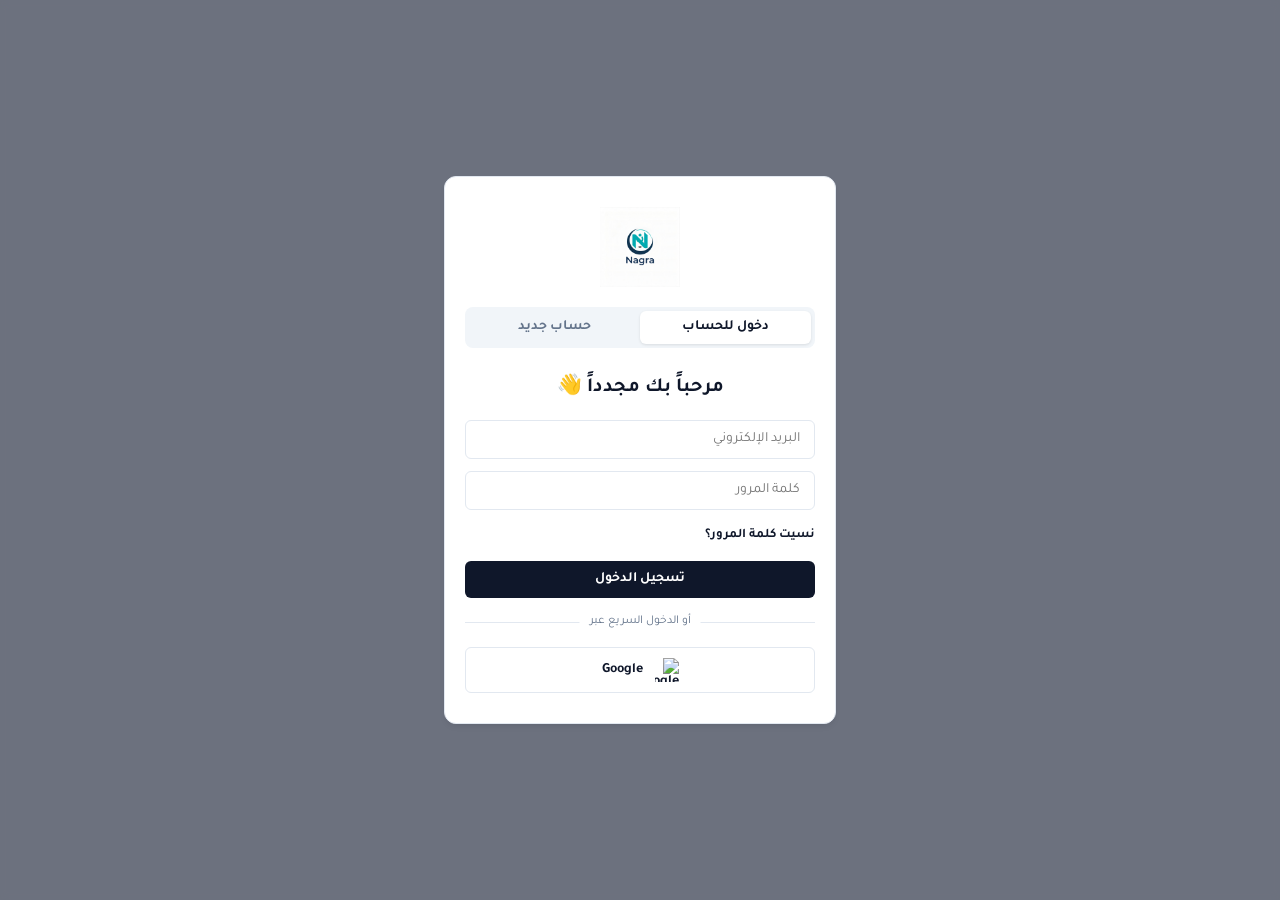
==== index.html @ e4522f2b "Update index.html" ====
<!DOCTYPE html>
<html lang="ar" dir="rtl">

<head>
    <meta charset="UTF-8">
    <meta name="viewport" content="width=device-width, initial-scale=1.0">
    <title>نَقْرَة | Nagra</title>
    <link href="https://fonts.googleapis.com/css2?family=Tajawal:wght@400;500;700;800;900&display=swap" rel="stylesheet">
    <link rel="stylesheet" href="style.css?v=10.0">
    <script src="https://unpkg.com/lucide@latest"></script>
</head>

<body>

    <div id="login-screen" class="overlay">
        <div class="login-box shadcn-card">
            <div class="logo-container">
                <div class="app-logo-large">
                    <img src="images/logo.png" alt="Nagra Logo">
                </div>
            </div>
            <div class="auth-tabs">
                <button id="tab-login" class="active" onclick="switchAuth('login')">دخول للحساب</button>
                <button id="tab-signup" onclick="switchAuth('signup')">حساب جديد</button>
            </div>
            <div id="login-form">
                <h3 class="auth-title">مرحباً بك مجدداً 👋</h3>
                <div class="input-group">
                    <input type="email" id="login-email" class="modern-input-login shadcn-input" placeholder="البريد الإلكتروني">
                    <input type="password" id="login-pass" class="modern-input-login shadcn-input" placeholder="كلمة المرور">
                </div>
                <div class="forgot-pass-container">
                    <a href="#" onclick="forgotPassword()" class="forgot-pass-link">نسيت كلمة المرور؟</a>
                </div>
                <button id="btn-login-execute" class="btn-primary shadcn-btn">تسجيل الدخول</button>
            </div>
            <div id="signup-form" style="display: none;">
                <h3 class="auth-title">إنشاء حساب جديد 🚀</h3>
                <div class="input-group">
                    <input type="text" id="reg-name" class="modern-input-login shadcn-input" placeholder="الاسم بالكامل">
                    <input type="email" id="reg-email" class="modern-input-login shadcn-input" placeholder="البريد الإلكتروني">
                    <input type="password" id="reg-pass" class="modern-input-login shadcn-input" placeholder="كلمة مرور قوية">
                </div>
                <button id="btn-signup-execute" class="btn-primary shadcn-btn">إنشاء الحساب</button>
            </div>
            <div class="divider"><span>أو الدخول السريع عبر</span></div>
            <button id="btn-google" class="btn-google shadcn-btn-outline" onclick="signInWithGoogle()">
                <img src="https://www.gstatic.com/firebasejs/ui/2.0.0/images/auth/google.svg" alt="Google">
                Google
            </button>
        </div>
    </div>

    <div id="sidebar-overlay" onclick="toggleSidebar()"></div>
    <div id="sidebar-menu" class="shadcn-sidebar">
        <div class="sidebar-header">
            <button class="close-sidebar-btn" onclick="toggleSidebar()"><i data-lucide="x"></i></button>
            <div class="user-avatar"><i data-lucide="user"></i></div>
            <h3 id="sidebar-user-name">جاري التحميل...</h3>
            <p id="sidebar-user-email">...</p>
        </div>
        
        <div class="sidebar-links">
            <div class="sidebar-link" onclick="toggleSidebar(); window.showToast('إعدادات الحساب قريباً ⚙️');">
                <span class="icon"><i data-lucide="settings"></i></span>
                <span>الإعدادات الشخصية</span>
            </div>
            <a href="https://wa.me/249100820822" target="_blank" class="sidebar-link support-link">
                <span class="icon"><i data-lucide="message-circle"></i></span>
                <span>تواصل مع الدعم</span>
            </a>
            <div class="sidebar-link" onclick="toggleSidebar(); openMyCards();">
                <span class="icon"><i data-lucide="credit-card"></i></span>
                <span>بطاقاتي الرقمية</span>
            </div>
            <div class="sidebar-link" onclick="toggleSidebar(); document.getElementById('btn-history').click();">
                <span class="icon"><i data-lucide="history"></i></span>
                <span>سجل الطلبات</span>
            </div>
        </div>

        <div class="sidebar-footer">
            <button onclick="forceLogout()" class="logout-sidebar-btn shadcn-btn-ghost">
                <i data-lucide="log-out"></i> تسجيل الخروج
            </button>
        </div>
    </div>

    <div id="main-app" style="display:none;">
        
        <div class="top-hero-section">
            <div class="top-header">
                <div class="brand-container">
                    <button onclick="toggleSidebar()" class="menu-btn"><i data-lucide="menu"></i></button>
                    <div class="brand-title">نَقْرَة <span class="brand-subtitle">| Nagra</span></div>
                </div>
                <button class="notification-btn"><i data-lucide="bell"></i></button>
            </div>

            <div class="balance-section">
                <div class="balance-info">
                    <p class="balance-label">الرصيد المتاح</p>
                    <div id="user-balance" class="balance-box">
                        <span id="toggle-balance" class="eye-btn">👁️</span>
                        <span id="balance-amount">0.00</span>
                        <span class="currency">ج.س</span>
                    </div>
                </div>
                <button id="btn-history" class="history-btn-top shadcn-btn-secondary">سجل الطلبات</button>
            </div>
        </div>

        <div class="main-actions-card shadcn-card">
            <div class="actions-row">
                <div class="action-btn" onclick="window.showToast('ميزة التحويل قريباً 🚀')">
                    <div class="icon-circle text-blue"><i data-lucide="refresh-cw"></i></div>
                    <p>تحويل</p>
                </div>
                <div class="action-btn" onclick="openRechargeModal()">
                    <div class="icon-circle text-green"><i data-lucide="download"></i></div>
                    <p>تغذية</p>
                </div>
                <div class="action-btn" onclick="window.showToast('ميزة السحب قريباً 🚀')">
                    <div class="icon-circle text-red"><i data-lucide="upload"></i></div>
                    <p>سحب</p>
                </div>
            </div>

            <hr class="actions-divider">

            <div class="actions-row row-2">
                <div class="action-btn" onclick="openOrderModal('شحن رصيد')">
                    <div class="icon-circle text-orange"><i data-lucide="smartphone"></i></div>
                    <p>شحن رصيد</p>
                </div>
                <div class="action-btn" onclick="window.showToast('ميزة دفع الفواتير قريباً 🚀')">
                    <div class="icon-circle text-purple"><i data-lucide="receipt-text"></i></div>
                    <p>دفع فواتير</p>
                </div>
            </div>
        </div>

        <div class="categories-section">
            <h3 class="section-title">الفئات</h3>
            
            <div class="categories-grid-3">
                <div class="cat-item service-item shadcn-card-interactive" data-service="ألعاب">
                    <div class="cat-icon"><i data-lucide="gamepad-2"></i></div>
                    <p>ألعاب</p>
                </div>
                <div class="cat-item service-item shadcn-card-interactive" data-service="اشتراكات">
                    <div class="cat-icon"><i data-lucide="tv"></i></div>
                    <p>اشتراكات</p>
                </div>
                <div class="cat-item service-item shadcn-card-interactive" data-service="ستارلينك">
                    <div class="cat-icon"><i data-lucide="satellite-dish"></i></div>
                    <p>ستارلينك</p>
                </div>
                <div class="cat-item service-item shadcn-card-interactive" data-service="بطاقات دفع">
                    <div class="cat-icon"><i data-lucide="credit-card"></i></div>
                    <p>بطاقات دفع</p>
                </div>
                <div class="cat-item service-item shadcn-card-interactive" data-service="عملات مشفرة">
                    <div class="cat-icon"><i data-lucide="bitcoin"></i></div>
                    <p>عملات</p>
                </div>
                <div class="cat-item shadcn-card-interactive" onclick="openMyCards()">
                    <div class="cat-icon"><i data-lucide="wallet"></i></div>
                    <p>بطاقاتي</p>
                </div>
            </div>
        </div>
        
        <div class="bottom-spacer"></div>

        <nav class="bottom-nav shadcn-nav">
            <div class="nav-item active" id="nav-home" onclick="switchNavTab(this, 'home')">
                <span class="nav-icon"><i data-lucide="home"></i></span>
                <span class="nav-text">الرئيسية</span>
            </div>
            <div class="nav-item" id="nav-cards" onclick="switchNavTab(this, 'cards')">
                <span class="nav-icon"><i data-lucide="credit-card"></i></span>
                <span class="nav-text">بطاقاتي</span>
            </div>
            <div class="nav-item" id="nav-history" onclick="switchNavTab(this, 'history')">
                <span class="nav-icon"><i data-lucide="history"></i></span>
                <span class="nav-text">السجل</span>
            </div>
            <div class="nav-item" id="nav-profile" onclick="switchNavTab(this, 'profile')">
                <span class="nav-icon"><i data-lucide="user"></i></span>
                <span class="nav-text">حسابي</span>
            </div>
        </nav>

    </div>

    <div id="recharge-modal" class="modal-overlay" style="display:none;">
        <div class="modal-box shadcn-dialog">
            <h3 class="modal-title-green">تغذية الرصيد 💰</h3>
            <p class="modal-subtitle">حول المبلغ لحساب (بنكك)، ثم أدخل رقم العملية.</p>
            <div class="bank-details-box">
                <b class="account-number">2559830</b><br>
                <span class="account-name">اسم الحساب: مـرتـضـى صـالـح</span>
            </div>
            <input type="number" id="recharge-amount" class="modern-input shadcn-input" placeholder="المبلغ (ج.س)">
            <input type="number" id="recharge-receipt" class="modern-input shadcn-input" placeholder="رقم الإشعار">
            <div class="modal-buttons">
                <button class="confirm-btn shadcn-btn" onclick="submitRecharge()">تأكيد التحويل</button>
                <button class="cancel-btn shadcn-btn-outline" onclick="closeRechargeModal()">إلغاء</button>
            </div>
        </div>
    </div>

    <div id="order-modal" class="modal-overlay" style="display:none;">
        <div class="modal-box shadcn-dialog">
            <h3 id="modal-title" class="dialog-title">طلب خدمة</h3>
            <div id="step-1-options" style="display: none;">
                <div class="network-grid" id="dynamic-options-grid"></div>
                <button class="cancel-btn shadcn-btn-outline full-width mt-10" onclick="closeModal()">إلغاء</button>
            </div>
            <div id="step-2-details" style="display: none;">
                <div id="card-info-box" class="card-info-alert" style="display: none;"></div>
                <input type="text" id="order-target" class="modern-input shadcn-input" placeholder="البيانات المطلوبة">
                <input type="number" id="order-amount" class="modern-input shadcn-input" placeholder="المبلغ (المعادل بـ ج.س)">
                <div class="modal-buttons">
                    <button id="submitBtn" class="confirm-btn shadcn-btn" onclick="submitOrder()">تأكيد الطلب</button>
                    <button class="cancel-btn shadcn-btn-outline" onclick="closeModal()">إلغاء</button>
                </div>
            </div>
        </div>
    </div>

    <div id="history-modal" class="modal-overlay" style="display:none;">
        <div class="modal-box shadcn-dialog dialog-md">
            <h3 class="dialog-title">سجل طلباتي</h3>
            <div id="user-orders-list" class="orders-history-container"></div>
            <button class="cancel-btn shadcn-btn-outline full-width mt-15" onclick="closeHistoryModal()">إإغلاق</button>
        </div>
    </div>

    <div id="cards-modal" class="modal-overlay" style="display:none;">
        <div class="modal-box shadcn-dialog dialog-lg">
            <h3 class="dialog-title with-border">💳 بطاقاتي الرقمية</h3>
            <div id="my-cards-list" class="cards-list-container"><p class="loading-text">جاري جلب البطاقات... ⏳</p></div>
            <button onclick="closeCardsModal()" class="shadcn-btn-destructive full-width mt-15">إغلاق</button>
        </div>
    </div>

    <div id="toast-message" class="toast shadcn-toast"></div>

    <script>
        lucide.createIcons();
    </script>
    <script type="module" src="script.js?v=10.0"></script>
</body>
</html>
---- style.css ----
/* =========================================
   1. الإعدادات العامة والخلفية (Shadcn Style)
   ========================================= */
body {
    font-family: 'Tajawal', sans-serif;
    background-color: #f8fafc !important; /* لون رمادي فاتح جداً مريح للعين */
    margin: 0;
    padding: 0; /* تم إزالة الـ padding لضبط الواجهة مع الشاشة */
    direction: rtl;
    color: #0f172a; /* لون نصوص أساسي داكن وأنيق */
}

/* =========================================
   2. اللوجو والـ Overlays (الخلفيات الشفافة)
   ========================================= */
.app-logo-large { 
    width: 80px; 
    height: 80px; 
    background: transparent; 
    margin: 0 auto 20px; 
    display: flex;
    justify-content: center;
    align-items: center;
    overflow: hidden; 
}

.app-logo-large img {
    width: 100%;
    height: 100%;
    object-fit: contain; 
}

.overlay,
.modal-overlay {
    position: fixed;
    top: 0;
    left: 0;
    width: 100%;
    height: 100%;
    background: rgba(15, 23, 42, 0.6); /* شفافية بلون داكن */
    backdrop-filter: blur(4px); /* تم تقليل الضبابية لشكل أنظف */
    display: flex;
    justify-content: center;
    align-items: center;
    z-index: 1000;
}

/* بطاقات المودال وتسجيل الدخول (Shadcn Card) */
.shadcn-card, .shadcn-dialog {
    background: #ffffff;
    border: 1px solid #e2e8f0;
    border-radius: 12px;
    box-shadow: 0 4px 6px -1px rgba(0, 0, 0, 0.05), 0 2px 4px -2px rgba(0, 0, 0, 0.05);
}

.login-box {
    padding: 30px 20px;
    width: 90%;
    max-width: 350px;
    text-align: center;
}

.modal-box {
    padding: 24px;
    width: 90%;
    max-width: 350px;
    text-align: right; /* ترتيب النصوص لليمين في النوافذ المنبثقة */
}

.dialog-md { max-width: 400px; }
.dialog-lg { max-width: 500px; }

/* =========================================
   3. أزرار وحقول الإدخال (Shadcn Inputs & Buttons)
   ========================================= */
.auth-tabs {
    display: flex;
    background: #f1f5f9; /* خلفية هادئة للتابس */
    border-radius: 8px;
    padding: 4px;
    margin-bottom: 24px;
}

.auth-tabs button {
    flex: 1;
    border: none;
    padding: 8px 12px;
    border-radius: 6px;
    font-family: 'Tajawal';
    font-weight: 600;
    font-size: 14px;
    cursor: pointer;
    background: transparent;
    color: #64748b;
    transition: all 0.2s ease;
}

.auth-tabs button.active {
    background: #ffffff;
    color: #0f172a;
    box-shadow: 0 1px 3px rgba(0,0,0,0.1);
}

.auth-title { margin-top: 0; margin-bottom: 20px; color: #0f172a; font-size: 20px; font-weight: 700; }

.input-group { display: flex; flex-direction: column; gap: 12px; margin-bottom: 16px; }

/* حقول الإدخال الجديدة */
.shadcn-input {
    width: 100%;
    padding: 10px 14px;
    border: 1px solid #e2e8f0;
    border-radius: 6px; /* حواف عصرية */
    background-color: #ffffff;
    font-family: 'Tajawal', sans-serif;
    font-size: 14px;
    color: #0f172a;
    transition: border-color 0.2s, box-shadow 0.2s;
    box-sizing: border-box;
}

.shadcn-input:focus {
    outline: none;
    border-color: #0f172a;
    box-shadow: 0 0 0 2px rgba(15, 23, 42, 0.1); /* Focus Ring مميز */
}

/* الأزرار الأساسية والمتنوعة */
.shadcn-btn {
    width: 100%;
    padding: 10px 16px;
    background-color: #0f172a; /* أسود/كحلي أنيق */
    color: #ffffff;
    border: none;
    border-radius: 6px;
    font-family: 'Tajawal';
    font-weight: 600;
    font-size: 14px;
    cursor: pointer;
    transition: background-color 0.2s;
    display: inline-flex;
    align-items: center;
    justify-content: center;
    gap: 8px;
}

.shadcn-btn:hover { background-color: #1e293b; }

.shadcn-btn-outline {
    background-color: transparent;
    border: 1px solid #e2e8f0;
    color: #0f172a;
    width: 100%;
    padding: 10px 16px;
    border-radius: 6px;
    font-family: 'Tajawal';
    font-weight: 600;
    font-size: 14px;
    cursor: pointer;
    transition: background-color 0.2s;
}

.shadcn-btn-outline:hover { background-color: #f8fafc; }

.shadcn-btn-secondary {
    background-color: #f1f5f9;
    color: #0f172a;
    border: none;
    padding: 8px 14px;
    border-radius: 6px;
    font-family: 'Tajawal';
    font-weight: 600;
    font-size: 13px;
    cursor: pointer;
    transition: background-color 0.2s;
}

.shadcn-btn-secondary:hover { background-color: #e2e8f0; }

.shadcn-btn-ghost {
    background-color: transparent;
    color: #0f172a;
    border: none;
    padding: 10px 16px;
    border-radius: 6px;
    font-family: 'Tajawal';
    font-weight: 600;
    font-size: 14px;
    cursor: pointer;
    transition: background-color 0.2s;
}

.shadcn-btn-ghost:hover { background-color: #f1f5f9; }

.shadcn-btn-destructive {
    background-color: #ef4444;
    color: #ffffff;
    border: none;
    padding: 10px 16px;
    border-radius: 6px;
    font-family: 'Tajawal';
    font-weight: 600;
    font-size: 14px;
    cursor: pointer;
    transition: background-color 0.2s;
}
.shadcn-btn-destructive:hover { background-color: #dc2626; }

.modal-buttons { display: flex; gap: 10px; margin-top: 20px; }

/* =========================================
   4. المحفظة والرصيد (القسم العلوي)
   ========================================= */
.top-hero-section {
    background-color: #020817; /* لون ليلي عميق جدًا وأنيق */
    padding: 20px 20px 60px 20px;
    color: #f8fafc;
    position: relative;
}

.top-header { display: flex; justify-content: space-between; align-items: center; margin-bottom: 24px; }
.brand-container { display: flex; align-items: center; gap: 12px; }
.menu-btn { background: transparent; border: none; color: #f8fafc; cursor: pointer; font-size: 24px; padding: 0; }
.brand-title { font-size: 20px; font-weight: 800; }
.brand-subtitle { font-size: 12px; font-weight: 400; opacity: 0.7; }
.notification-btn { background: transparent; border: 1px solid #1e293b; color: white; border-radius: 50%; width: 36px; height: 36px; display: flex; align-items: center; justify-content: center; cursor: pointer; transition: 0.2s; }
.notification-btn:hover { background: #1e293b; }

.balance-section { display: flex; justify-content: space-between; align-items: flex-end; }
.balance-info { text-align: right; }
.balance-label { margin: 0; font-size: 13px; color: #94a3b8; font-weight: 500; }
.balance-box { font-size: 32px; font-weight: 800; margin-top: 4px; display: flex; align-items: center; gap: 8px; color: #ffffff; }
.currency { font-size: 16px; color: #94a3b8; font-weight: 500; }
.eye-btn { cursor: pointer; font-size: 20px; opacity: 0.7; transition: 0.2s; }
.eye-btn:hover { opacity: 1; }

/* =========================================
   5. الكارت الرئيسي (الإجراءات)
   ========================================= */
.main-actions-card {
    margin: -30px 20px 0;
    padding: 20px;
    position: relative;
    z-index: 10;
}

.actions-row { display: flex; justify-content: space-between; align-items: center; }
.actions-row.row-2 { justify-content: space-around; }

.actions-divider { border: 0; height: 1px; background: #f1f5f9; margin: 16px 0; }

.action-btn { display: flex; flex-direction: column; align-items: center; gap: 8px; cursor: pointer; width: 30%; transition: transform 0.2s ease; }
.action-btn:active { transform: scale(0.96); }
.action-btn p { margin: 0; font-size: 13px; font-weight: 600; color: #334155; }

.icon-circle {
    width: 44px; height: 44px; border-radius: 10px; /* حواف مربعة دائرية */
    display: flex; justify-content: center; align-items: center; font-size: 20px;
    background: #f8fafc; border: 1px solid #e2e8f0; transition: 0.2s;
}

/* =========================================
   6. الفئات (الخدمات)
   ========================================= */
.categories-section { padding: 0 20px; margin-top: 24px; }
.section-title { color: #0f172a; font-size: 16px; font-weight: 700; margin-bottom: 16px; margin-top: 0; }

.categories-grid-3 { display: grid; grid-template-columns: repeat(3, 1fr); gap: 12px; }

.shadcn-card-interactive {
    background: #ffffff;
    border: 1px solid #e2e8f0;
    border-radius: 10px;
    padding: 16px 8px;
    display: flex; flex-direction: column; align-items: center; justify-content: center;
    cursor: pointer; transition: all 0.2s ease;
    box-shadow: 0 1px 2px rgba(0,0,0,0.02);
}

.shadcn-card-interactive:hover { border-color: #cbd5e1; background-color: #f8fafc; }
.shadcn-card-interactive:active { transform: scale(0.97); }

.shadcn-card-interactive p { margin: 10px 0 0; font-size: 13px; font-weight: 600; color: #334155; }

.cat-icon { width: 40px; height: 40px; border-radius: 8px; display: flex; justify-content: center; align-items: center; overflow: hidden; }
.cat-icon img { width: 100%; height: 100%; object-fit: contain; }

/* ستايل مخصص لأيقونات ستارلينك وبطاقاتي */
.starlink-icon { background: #0f172a; color: white; font-size: 20px; }
.my-cards-icon { background: #f1f5f9; font-size: 20px; border: 1px solid #e2e8f0; }

/* =========================================
   7. القائمة الجانبية (Sidebar)
   ========================================= */
.shadcn-sidebar {
    position: fixed; top: 0; right: -300px; width: 280px; height: 100%;
    background: #ffffff; z-index: 5000;
    border-left: 1px solid #e2e8f0;
    box-shadow: -4px 0 15px rgba(0,0,0,0.05);
    transition: right 0.3s cubic-bezier(0.4, 0, 0.2, 1);
    display: flex; flex-direction: column; overflow-y: auto;
}
.shadcn-sidebar.active { right: 0; }

.sidebar-header {
    background: #f8fafc; border-bottom: 1px solid #e2e8f0;
    padding: 40px 20px 20px; color: #0f172a; text-align: right; position: relative;
}
.close-sidebar-btn { position: absolute; top: 15px; left: 15px; background: transparent; border: none; color: #64748b; font-size: 20px; cursor: pointer; }
.user-avatar { width: 50px; height: 50px; background: #e2e8f0; border-radius: 50%; display: flex; align-items: center; justify-content: center; font-size: 24px; margin-bottom: 12px; }
.sidebar-header h3 { margin: 0 0 4px; font-size: 16px; font-weight: 700; }
.sidebar-header p { margin: 0; font-size: 13px; color: #64748b; }

.sidebar-links { padding: 16px 0; flex: 1; }
.sidebar-link {
    display: flex; align-items: center; gap: 12px; padding: 12px 20px;
    color: #334155; text-decoration: none; font-size: 14px; font-weight: 600;
    cursor: pointer; transition: background 0.2s;
}
.sidebar-link:hover { background: #f1f5f9; }
.sidebar-link .icon { font-size: 18px; width: 24px; text-align: center; }
.support-link { color: #0f172a; } /* توحيد الألوان */

.sidebar-footer { padding: 20px; border-top: 1px solid #e2e8f0; }
.logout-sidebar-btn { width: 100%; justify-content: center; color: #ef4444; }
.logout-sidebar-btn:hover { background-color: #fef2f2; color: #dc2626; }

/* =========================================
   8. شريط التنقل السفلي (Bottom Navigation)
   ========================================= */
.bottom-spacer { height: 90px; }

.shadcn-nav {
    position: fixed; bottom: 0; left: 0; width: 100%;
    background: rgba(255, 255, 255, 0.9); backdrop-filter: blur(12px);
    display: flex; justify-content: space-around; align-items: center;
    padding: 12px 0 20px 0;
    border-top: 1px solid #e2e8f0;
    z-index: 1000;
}

.nav-item { display: flex; flex-direction: column; align-items: center; gap: 4px; cursor: pointer; width: 60px; }
.nav-icon { font-size: 22px; color: #94a3b8; transition: all 0.2s ease; filter: grayscale(100%); opacity: 0.7; }
.nav-text { font-size: 11px; font-weight: 600; color: #94a3b8; transition: color 0.2s ease; }

.nav-item.active .nav-icon { color: #0f172a; filter: grayscale(0%); opacity: 1; transform: translateY(-2px); }
.nav-item.active .nav-text { color: #0f172a; font-weight: 700; }

/* =========================================
   9. المودال والنوافذ المنبثقة التفصيلية
   ========================================= */
.dialog-title { font-size: 18px; font-weight: 700; color: #0f172a; margin-top: 0; margin-bottom: 16px; }
.with-border { border-bottom: 1px solid #e2e8f0; padding-bottom: 12px; }
.modal-title-green { font-size: 18px; font-weight: 700; color: #0f172a; margin-top: 0; margin-bottom: 8px; }
.modal-subtitle { font-size: 13px; color: #64748b; margin-bottom: 16px; line-height: 1.5; }

.bank-details-box {
    background: #f8fafc; padding: 16px; border-radius: 8px; border: 1px dashed #cbd5e1;
    margin-bottom: 16px; text-align: center;
}
.account-number { font-size: 24px; color: #0f172a; letter-spacing: 2px; }
.account-name { font-size: 13px; color: #475569; font-weight: 600; }

.full-width { width: 100%; }
.mt-10 { margin-top: 10px; }
.mt-15 { margin-top: 15px; }

.orders-history-container { max-height: 350px; overflow-y: auto; padding-right: 5px; }
.cards-list-container { margin-top: 16px; }
.loading-text { color: #64748b; font-size: 14px; text-align: center; }

/* =========================================
   10. التنبيهات وغيرها
   ========================================= */
.shadcn-toast {
    visibility: hidden; min-width: 250px;
    background: #0f172a; color: #ffffff;
    text-align: center; border-radius: 6px; padding: 12px 16px;
    position: fixed; z-index: 3000; left: 50%; bottom: 30px;
    transform: translateX(-50%); transition: 0.3s ease;
    font-size: 14px; font-weight: 500;
    box-shadow: 0 4px 6px -1px rgba(0, 0, 0, 0.1);
}
.shadcn-toast.show { visibility: visible; bottom: 100px; }

.divider { position: relative; margin: 24px 0; text-align: center; border-top: 1px solid #e2e8f0; }
.divider span { position: absolute; top: -9px; left: 50%; transform: translateX(-50%); background: #ffffff; padding: 0 10px; color: #64748b; font-size: 12px; }
.forgot-pass-container { text-align: right; margin-bottom: 16px; }
.forgot-pass-link { color: #0f172a; font-size: 13px; text-decoration: none; font-weight: 600; }
.forgot-pass-link:hover { text-decoration: underline; }

/* إخفاء العناصر غير المستخدمة حالياً أو القديمة */
.network-grid { display: grid; grid-template-columns: repeat(2, 1fr); gap: 10px; }
.card-info-alert { background: #f8fafc; padding: 12px; border-radius: 8px; border: 1px solid #e2e8f0; margin-bottom: 16px; font-size: 13px; color: #334155; line-height: 1.6; }
 /* =========================================
   إصلاحات حجم الصور (Google + النوافذ المنبثقة)
   ========================================= */

/* 1. إصلاح زر تسجيل الدخول بجوجل */
.btn-google {
    display: flex;
    align-items: center;
    justify-content: center;
    gap: 12px;
}

.btn-google img {
    width: 24px !important;
    height: 24px !important;
    object-fit: contain;
}

/* 2. إصلاح حجم الصور داخل النوافذ (الاشتراكات، العملات، الألعاب) */
.network-grid {
    display: grid;
    gap: 12px;
    margin-top: 15px;
}

.network-card {
    background: #ffffff;
    border: 1px solid #e2e8f0;
    border-radius: 10px;
    padding: 16px 8px;
    text-align: center;
    cursor: pointer;
    transition: all 0.2s ease;
}

.network-card:hover {
    border-color: #cbd5e1;
    background-color: #f8fafc;
}

.pro-logo {
    width: 50px;
    height: 50px;
    margin: 0 auto 12px;
    display: flex;
    justify-content: center;
    align-items: center;
}

.pro-logo img {
    width: 100%;
    height: 100%;
    object-fit: contain;
}
/* =========================================
   تعديل حجم الأيقونات والنصوص لتكون أوضح ومريحة للعين
   ========================================= */

/* 1. أيقونات الإجراءات السريعة (تحويل، تغذية، سحب) */
.icon-circle {
    width: 54px !important;     /* كانت 44 */
    height: 54px !important;    /* كانت 44 */
    font-size: 26px !important; /* كانت 20 */
    border-radius: 14px !important; 
}

.action-btn p {
    font-size: 14px !important; /* تكبير الخط شوية ليتناسب مع الأيقونة */
    margin-top: 4px !important;
}

/* 2. أيقونات الفئات (ألعاب، ستارلينك، اشتراكات) */
.cat-icon {
    width: 48px !important;     /* كانت 40 */
    height: 48px !important;    /* كانت 40 */
    border-radius: 12px !important;
}

/* تكبير الرموز المكتوبة (زي أيقونة ستارلينك والبطاقات) */
.starlink-icon, 
.my-cards-icon {
    font-size: 26px !important; /* كانت 20 */
}

.shadcn-card-interactive p {
    font-size: 14px !important; /* كانت 13 */
    font-weight: 700 !important;
}

/* =========================================
   إخفاء البوردر تماماً من البطاقات (لفخامة وبساطة أكثر)
   ========================================= */

/* 1. إزالة البوردر من كارت الإجراءات الرئيسي (تحويل، تغذية) */
.main-actions-card {
    border: none !important;
    /* للحفاظ على الفصل، يمكن زيادة الـ Shadow قليلاً (اختياري) */
    box-shadow: 0 4px 12px -1px rgba(0,0,0,0.05) !important;
}

/* 2. إزالة البوردر من بطاقات الفئات (ألعاب، ستارلينك، الخ) */
.cat-item,
.shadcn-card-interactive {
    border: none !important;
    /* جعل الخلفية بيضاء صريحة للتمييز */
    background: #ffffff !important;
    box-shadow: 0 1px 3px 0 rgba(0,0,0,0.02) !important;
}

/* 3. إزالة الآوت لاين الذي يظهر عند الضغط (Focus Outline) للمتصفح */
.action-btn,
.cat-item,
.shadcn-card-interactive {
    outline: none !important;
}

/* 4. تعديل حالة Hover لتكون ناعمة وبدون بوردر حاد */
.shadcn-card-interactive:hover {
    background-color: #f8fafc !important; /* تغيير الخلفية يكفي للتمييز */
}
/* =========================================
   توحيد شكل الأيقونات وإزالة الإطارات (Borders)
   ========================================= */

/* إزالة الإطار من أيقونات (سحب، تغذية، تحويل) */
.icon-circle {
    border: none !important;
    background: #ffffff !important;
    box-shadow: 0 2px 8px rgba(0,0,0,0.04) !important; /* ظل ناعم جداً بديل للإطار */
}

/* إزالة الإطار من أيقونة "بطاقاتي" */
.my-cards-icon {
    border: none !important;
    background: #f8fafc !important; /* لون خلفية هادئ للتمييز */
    box-shadow: 0 2px 8px rgba(0,0,0,0.02) !important;
}

/* التأكد من عدم وجود إطار في أيقونة ستارلينك */
.starlink-icon {
    border: none !important;
}
/* =========================================
   ضبط تناسق حجم اسم التطبيق (العربي والإنجليزي)
   ========================================= */

/* =========================================
   الوزنة النهائية لاسم التطبيق (العربي والإنجليزي)
   ========================================= */

.brand-container {
    display: flex;
    align-items: center; /* ضبط المحاذاة مع زر القائمة */
    gap: 12px;
}

.brand-title { 
    display: flex !important;
    align-items: center !important; /* بيخلي الكلمتين في نفس خط المنتصف */
    font-size: 24px !important; /* حجم الكلمة العربية */
    font-weight: 900 !important; 
    line-height: 1 !important;
}

.brand-subtitle { 
    font-size: 18px !important; /* كبرنا الإنجليزي والفاصل بشكل ملحوظ */
    font-weight: 700 !important; /* زدنا السماكة */
    font-family: 'Segoe UI', Tahoma, Geneva, Verdana, sans-serif !important; /* خط إنجليزي فخم */
    color: rgba(255, 255, 255, 0.85) !important;
    margin-right: 6px !important; /* مسافة بين العربي والفاصل */
    letter-spacing: 0.5px !important;
    padding-top: 3px !important; /* وزنة دقيقة جداً عشان يكونوا على نفس السطر البصري */
}
/* ضبط وتكبير صورة ستارلينك الجديدة */
.starlink-img {
    width: 100% !important;
    height: 100% !important;
    object-fit: contain !important; /* أو جرب cover لو حاببها تملأ المربع كله */
    transform: scale(1.4); /* الرقم دا بيعمل زوم 40%.. لو لسة صغيرة خليه 1.5 أو 1.6 */
}
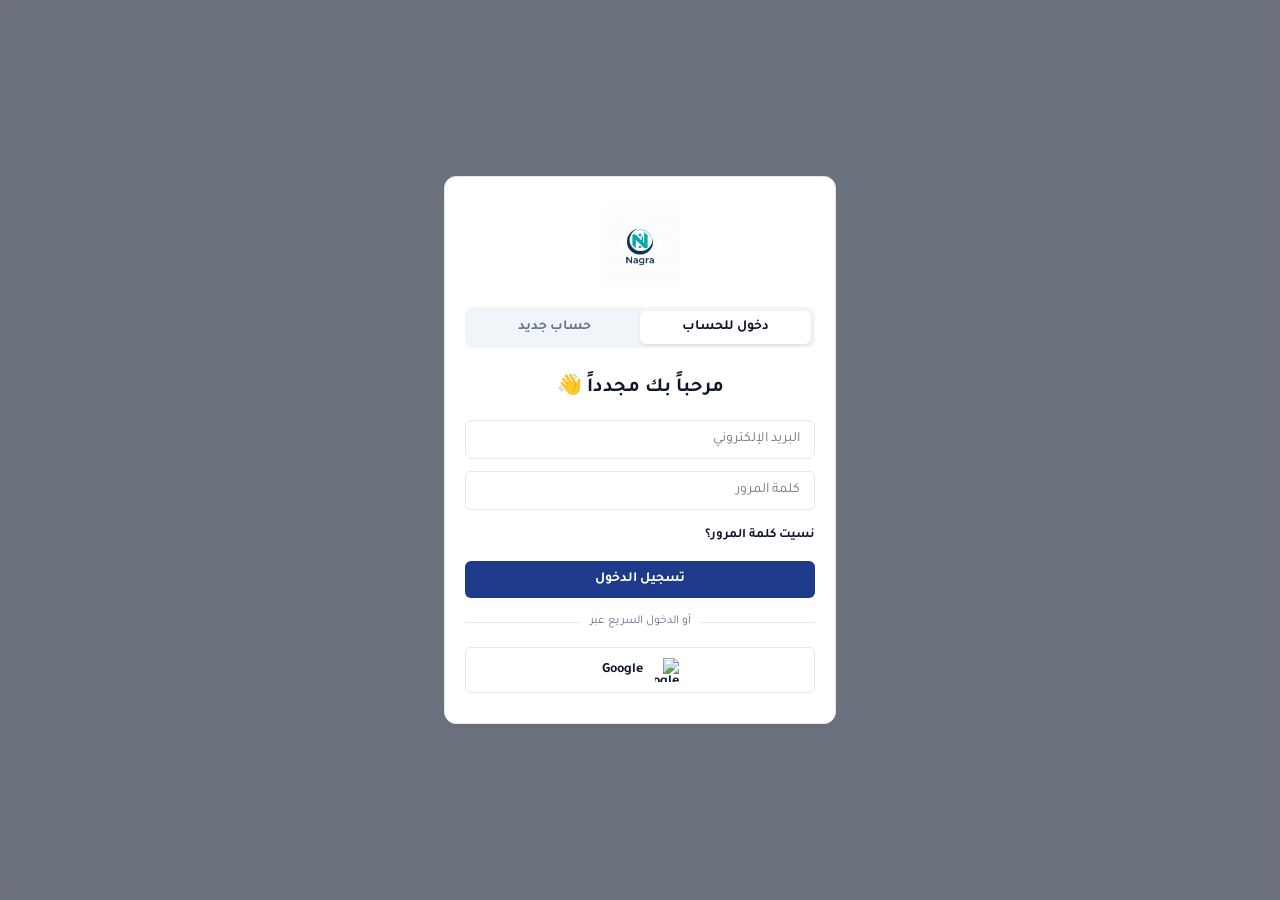
==== commit 0637e08c: "Update index.html" ====
--- a/index.html
+++ b/index.html
@@ -97,17 +97,10 @@
                 <button class="notification-btn"><i data-lucide="bell"></i></button>
             </div>
 
-            <div class="balance-section">
-                <div class="balance-info">
-                    <p class="balance-label">الرصيد المتاح</p>
-                    <div id="user-balance" class="balance-box">
-                        <span id="toggle-balance" class="eye-btn">👁️</span>
-                        <span id="balance-amount">0.00</span>
-                        <span class="currency">ج.س</span>
-                    </div>
-                </div>
-                <button id="btn-history" class="history-btn-top shadcn-btn-secondary">سجل الطلبات</button>
-            </div>
+            <span id="toggle-balance" class="eye-btn" style="display: flex; align-items: center; justify-content: center; color: rgba(255,255,255,0.8);">
+    <i data-lucide="eye"></i>
+</span>
+
         </div>
 
         <div class="main-actions-card shadcn-card">
--- a/style.css
+++ b/style.css
@@ -1,574 +1,771 @@
 /* =========================================
-   1. الإعدادات العامة والخلفية (Shadcn Style)
+   1. الإعدادات العامة والخلفية
    ========================================= */
 body {
     font-family: 'Tajawal', sans-serif;
-    background-color: #f8fafc !important; /* لون رمادي فاتح جداً مريح للعين */
+    background-color: #f8fafc !important;
     margin: 0;
-    padding: 0; /* تم إزالة الـ padding لضبط الواجهة مع الشاشة */
+    padding: 0;
     direction: rtl;
-    color: #0f172a; /* لون نصوص أساسي داكن وأنيق */
-}
-
-/* =========================================
-   2. اللوجو والـ Overlays (الخلفيات الشفافة)
+    color: #0f172a;
+}
+
+/* =========================================
+   2. الهوية البصرية (اللوجو والاسم)
    ========================================= */
 .app-logo-large { 
     width: 80px; 
     height: 80px; 
+    margin: 0 auto 20px; 
+    display: flex; 
+    justify-content: center; 
+    align-items: center; 
+}
+
+.app-logo-large img { 
+    width: 100%; 
+    height: 100%; 
+    object-fit: contain; 
+}
+
+.brand-container { 
+    display: flex; 
+    align-items: center; 
+    gap: 12px; 
+}
+
+/* =========================================
+   وزنة اسم التطبيق (العربي والإنجليزي)
+   ========================================= */
+.brand-title { 
+    display: flex !important; 
+    align-items: center !important; 
+    font-size: 22px !important; /* صغرنا العربي تكة بسيطة */
+    font-weight: 800 !important; /* وحدنا السماكة */
+    color: #ffffff !important;
+    line-height: 1 !important;
+}
+
+.brand-subtitle { 
+    font-size: 20px !important; /* كبرنا الإنجليزي عشان يوازي العربي */
+    font-weight: 800 !important; /* نفس سماكة العربي */
+    font-family: 'Segoe UI', Tahoma, sans-serif !important; 
+    color: #ffffff !important; /* شلنا الشفافية عشان يلمع بقوة */
+    margin-right: 8px !important; /* مسافة مريحة للفاصل */
+    letter-spacing: 0.5px !important; 
+    padding-top: 0 !important; /* شلنا المسافة العلوية عشان يكونوا في خط واحد */
+}
+
+/* =========================================
+   3. الأيقونات الموحدة (اللون الأزرق الخاص بك)
+   ========================================= */
+.icon-circle, 
+.cat-icon {
+    display: flex !important; 
+    justify-content: center !important; 
+    align-items: center !important;
+    background: #f1f5f9 !important; 
+    color: #1e3a8a !important; /* لونك الأزرق */
+    border-radius: 12px !important; 
+    border: none !important;
+}
+
+.icon-circle { 
+    width: 54px !important; 
+    height: 54px !important; 
+}
+
+.cat-icon { 
+    width: 48px !important; 
+    height: 48px !important; 
+}
+
+.icon-circle i, 
+.cat-icon i, 
+.nav-icon i, 
+.sidebar-link .icon i { 
+    width: 26px !important; 
+    height: 26px !important; 
+    stroke-width: 2.5px !important; 
+}
+
+/* =========================================
+   4. القسم العلوي (البوكس الأزرق)
+   ========================================= */
+.top-hero-section { 
+    background-color: #1e3a8a !important; /* لونك الأزرق */
+    padding: 20px 20px 60px 20px; 
+    color: #f8fafc; 
+    position: relative; /* ضروري لعدم التداخل */
+    z-index: 1;
+}
+
+.top-header { 
+    display: flex; 
+    justify-content: space-between; 
+    align-items: center; 
+    margin-bottom: 24px; 
+}
+
+.menu-btn { 
     background: transparent; 
-    margin: 0 auto 20px; 
-    display: flex;
+    border: none; 
+    color: #f8fafc; 
+    cursor: pointer; 
+    padding: 0; 
+}
+
+.notification-btn { 
+    background: transparent; 
+    border: 1px solid rgba(255,255,255,0.3); 
+    color: white; 
+    border-radius: 50%; 
+    width: 36px; 
+    height: 36px; 
+    display: flex; 
+    align-items: center; 
+    justify-content: center; 
+    cursor: pointer; 
+}
+
+.balance-section { 
+    display: flex; 
+    justify-content: space-between; 
+    align-items: flex-end; 
+}
+
+.balance-info { 
+    text-align: right; 
+}
+
+.balance-label { 
+    margin: 0; 
+    font-size: 13px; 
+    color: rgba(255,255,255,0.8); 
+    font-weight: 500; 
+}
+
+.balance-box { 
+    font-size: 32px; 
+    font-weight: 800; 
+    display: flex; 
+    align-items: center; 
+    gap: 8px; 
+    margin-top: 4px; 
+}
+
+.currency { 
+    font-size: 16px; 
+    color: rgba(255,255,255,0.8); 
+    font-weight: 500; 
+}
+
+.eye-btn { 
+    cursor: pointer; 
+    font-size: 20px; 
+    opacity: 0.8; 
+}
+
+/* =========================================
+   5. البطاقات الرئيسية (الظلال والحواف)
+   ========================================= */
+.shadcn-card, 
+.shadcn-dialog {
+    background: #ffffff; 
+    border-radius: 12px; 
+    border: 1px solid #e2e8f0;
+    box-shadow: 0 4px 6px -1px rgba(0, 0, 0, 0.05);
+}
+
+.main-actions-card {
+    margin: -30px 20px 0; 
+    padding: 20px; 
+    position: relative; 
+    z-index: 10;
+    border: none !important; 
+    box-shadow: 0 4px 12px -1px rgba(0,0,0,0.05) !important;
+}
+
+.actions-row { 
+    display: flex; 
+    justify-content: space-between; 
+    align-items: center; 
+}
+
+.actions-row.row-2 { 
+    justify-content: space-around; 
+}
+
+.actions-divider { 
+    border: 0; 
+    height: 1px; 
+    background: #f1f5f9; 
+    margin: 16px 0; 
+}
+
+.action-btn { 
+    display: flex; 
+    flex-direction: column; 
+    align-items: center; 
+    gap: 8px; 
+    cursor: pointer; 
+    width: 30%; 
+    transition: transform 0.2s; 
+}
+
+.action-btn:active { 
+    transform: scale(0.96); 
+}
+
+.action-btn p { 
+    margin: 4px 0 0 !important; 
+    font-size: 14px !important; 
+    font-weight: 600; 
+    color: #334155; 
+}
+
+/* =========================================
+   6. الفئات
+   ========================================= */
+.categories-section { 
+    padding: 0 20px; 
+    margin-top: 24px; 
+}
+
+.section-title { 
+    font-size: 16px; 
+    font-weight: 700; 
+    margin-bottom: 16px; 
+    margin-top: 0; 
+    color: #0f172a; 
+}
+
+.categories-grid-3 { 
+    display: grid; 
+    grid-template-columns: repeat(3, 1fr); 
+    gap: 12px; 
+}
+
+.shadcn-card-interactive {
+    background: #ffffff; 
+    border: none !important; 
+    border-radius: 10px; 
+    padding: 16px 8px;
+    display: flex; 
+    flex-direction: column; 
+    align-items: center; 
     justify-content: center;
-    align-items: center;
+    cursor: pointer; 
+    transition: all 0.2s ease; 
+    box-shadow: 0 1px 3px 0 rgba(0,0,0,0.02) !important;
+}
+
+.shadcn-card-interactive:hover { 
+    background-color: #f8fafc !important; 
+}
+
+.shadcn-card-interactive:active { 
+    transform: scale(0.97); 
+}
+
+.shadcn-card-interactive p { 
+    margin: 10px 0 0; 
+    font-size: 14px !important; 
+    font-weight: 700 !important; 
+    color: #334155; 
+}
+
+/* =========================================
+   7. النوافذ المنبثقة والخلفية الشفافة (هنا كان الخطأ)
+   ========================================= */
+.overlay, 
+.modal-overlay { 
+    position: fixed; 
+    top: 0; 
+    left: 0; 
+    width: 100%; 
+    height: 100%; 
+    background: rgba(15, 23, 42, 0.6); 
+    backdrop-filter: blur(4px); 
+    display: flex; 
+    justify-content: center; 
+    align-items: center; 
+    z-index: 9999; 
+}
+
+/* 🌟 إصلاح الطبقة الشفافة للقائمة الجانبية 🌟 */
+#sidebar-overlay {
+    position: fixed; 
+    top: 0; 
+    left: 0; 
+    width: 100%; 
+    height: 100%;
+    background: rgba(15, 23, 42, 0.4); 
+    z-index: 4000;
+    display: none; /* إخفاء افتراضي لتجنب تجميد الشاشة */
+}
+
+#sidebar-overlay.active { 
+    display: block; 
+}
+
+.login-box { 
+    padding: 30px 20px; 
+    width: 90%; 
+    max-width: 350px; 
+    text-align: center; 
+}
+
+.modal-box { 
+    padding: 24px; 
+    width: 90%; 
+    max-width: 350px; 
+    text-align: right; 
+}
+
+.dialog-md { 
+    max-width: 400px; 
+}
+
+.dialog-lg { 
+    max-width: 500px; 
+}
+
+/* =========================================
+   8. القائمة الجانبية (Sidebar)
+   ========================================= */
+.shadcn-sidebar { 
+    position: fixed; 
+    top: 0; 
+    right: -300px; 
+    width: 280px; 
+    height: 100%; 
+    background: #ffffff; 
+    z-index: 5000; 
+    border-left: 1px solid #e2e8f0; 
+    transition: right 0.3s cubic-bezier(0.4, 0, 0.2, 1); 
+    display: flex; 
+    flex-direction: column; 
+}
+
+.shadcn-sidebar.active { 
+    right: 0; 
+}
+
+.sidebar-header { 
+    background: #1e3a8a; 
+    border-bottom: 1px solid #e2e8f0; 
+    padding: 40px 20px 20px; 
+    color: #ffffff; 
+    text-align: right; 
+    position: relative; 
+}
+
+.close-sidebar-btn { 
+    position: absolute; 
+    top: 15px; 
+    left: 15px; 
+    background: transparent; 
+    border: none; 
+    color: #ffffff; 
+    font-size: 20px; 
+    cursor: pointer; 
+}
+
+.user-avatar { 
+    width: 50px; 
+    height: 50px; 
+    background: rgba(255,255,255,0.2); 
+    border-radius: 50%; 
+    display: flex; 
+    align-items: center; 
+    justify-content: center; 
+    margin-bottom: 12px; 
+}
+
+.sidebar-links { 
+    padding: 16px 0; 
+    flex: 1; 
+    overflow-y: auto; 
+}
+
+.sidebar-link { 
+    display: flex; 
+    align-items: center; 
+    gap: 12px; 
+    padding: 12px 20px; 
+    color: #334155; 
+    text-decoration: none; 
+    font-size: 14px; 
+    font-weight: 600; 
+    cursor: pointer; 
+}
+
+.sidebar-link:hover { 
+    background: #f1f5f9; 
+}
+
+.sidebar-footer { 
+    padding: 20px; 
+    border-top: 1px solid #e2e8f0; 
+}
+
+/* =========================================
+   9. شريط التنقل السفلي
+   ========================================= */
+.bottom-spacer { 
+    height: 90px; 
+}
+
+.shadcn-nav {
+    position: fixed; 
+    bottom: 0; 
+    left: 0; 
+    width: 100%;
+    background: rgba(255, 255, 255, 0.9); 
+    backdrop-filter: blur(12px);
+    display: flex; 
+    justify-content: space-around; 
+    align-items: center; 
+    padding: 12px 0 20px;
+    border-top: 1px solid #e2e8f0; 
+    z-index: 3000; 
+}
+
+.nav-item { 
+    display: flex; 
+    flex-direction: column; 
+    align-items: center; 
+    gap: 4px; 
+    cursor: pointer; 
+    width: 60px; 
+}
+
+.nav-icon { 
+    color: #94a3b8; 
+    transition: all 0.2s ease; 
+    opacity: 0.7; 
+}
+
+.nav-text { 
+    font-size: 11px; 
+    font-weight: 600; 
+    color: #94a3b8; 
+    transition: color 0.2s ease; 
+}
+
+.nav-item.active .nav-icon { 
+    color: #1e3a8a !important; 
+    opacity: 1; 
+    transform: translateY(-2px); 
+}
+
+.nav-item.active .nav-text { 
+    color: #1e3a8a !important; 
+    font-weight: 700; 
+}
+
+/* =========================================
+   10. الأزرار وحقول الإدخال
+   ========================================= */
+.shadcn-btn { 
+    width: 100%; 
+    padding: 10px 16px; 
+    background-color: #1e3a8a !important; 
+    color: #ffffff; 
+    border: none; 
+    border-radius: 6px; 
+    font-family: 'Tajawal'; 
+    font-weight: 600; 
+    font-size: 14px; 
+    cursor: pointer; 
+    transition: 0.2s; 
+    display: inline-flex; 
+    justify-content: center; 
+    align-items: center; 
+    gap: 8px; 
+}
+
+.shadcn-btn:hover { 
+    opacity: 0.9; 
+}
+
+.shadcn-btn-outline { 
+    background-color: transparent; 
+    border: 1px solid #e2e8f0; 
+    color: #0f172a; 
+    width: 100%; 
+    padding: 10px 16px; 
+    border-radius: 6px; 
+    font-family: 'Tajawal'; 
+    font-weight: 600; 
+    font-size: 14px; 
+    cursor: pointer; 
+}
+
+.shadcn-btn-secondary { 
+    background-color: rgba(255,255,255,0.1); 
+    color: #ffffff; 
+    border: none; 
+    padding: 8px 14px; 
+    border-radius: 6px; 
+    font-family: 'Tajawal'; 
+    font-weight: 600; 
+    font-size: 13px; 
+    cursor: pointer; 
+}
+
+.shadcn-input { 
+    width: 100%; 
+    padding: 10px 14px; 
+    border: 1px solid #e2e8f0; 
+    border-radius: 6px; 
+    font-family: 'Tajawal'; 
+    font-size: 14px; 
+    color: #0f172a; 
+    box-sizing: border-box; 
+}
+
+.shadcn-input:focus { 
+    outline: none; 
+    border-color: #1e3a8a; 
+    box-shadow: 0 0 0 2px rgba(30, 58, 138, 0.1); 
+}
+
+/* =========================================
+   11. سجل الطلبات والبطاقات
+   ========================================= */
+.history-card { 
+    background: #ffffff; 
+    border: 1px solid #e2e8f0; 
+    border-radius: 12px; 
+    padding: 16px; 
+    margin-bottom: 12px; 
+    display: flex; 
+    justify-content: space-between; 
+    align-items: center; 
+}
+
+.history-info h4 { 
+    margin: 0 0 4px; 
+    font-size: 15px; 
+    color: #0f172a; 
+    font-weight: 700; 
+}
+
+.history-info p { 
+    margin: 0; 
+    font-size: 13px; 
+    color: #64748b; 
+}
+
+.history-price { 
+    font-weight: 800; 
+    color: #0f172a; 
+    font-size: 15px; 
+    direction: ltr; 
+}
+
+.status-badge { 
+    font-size: 11px; 
+    font-weight: 700; 
+    padding: 4px 10px; 
+    border-radius: 20px; 
+    margin-top: 8px; 
+    display: inline-block; 
+}
+
+.status-completed { background: #dcfce7; color: #166534; }
+.status-pending { background: #fef08a; color: #854d0e; }
+.status-rejected { background: #fee2e2; color: #991b1b; }
+
+.virtual-card {
+    background: linear-gradient(135deg, #1e3a8a 0%, #0f172a 100%);
+    color: white; 
+    border-radius: 16px; 
+    padding: 20px; 
+    margin-bottom: 16px; 
+    position: relative; 
     overflow: hidden; 
-}
-
-.app-logo-large img {
-    width: 100%;
-    height: 100%;
+    text-align: left; 
+    direction: ltr; 
+    box-shadow: 0 10px 15px -3px rgba(0,0,0,0.2);
+}
+
+.v-card-type { 
+    font-size: 18px; 
+    font-weight: 900; 
+    font-style: italic; 
+    margin-bottom: 24px; 
+    color: #f8fafc; 
+}
+
+.v-card-num { 
+    font-size: 20px; 
+    letter-spacing: 3px; 
+    font-family: monospace; 
+    margin-bottom: 20px; 
+}
+
+.v-card-footer { 
+    display: flex; 
+    justify-content: space-between; 
+    font-size: 11px; 
+    color: rgba(255,255,255,0.7); 
+    text-transform: uppercase; 
+}
+
+.v-card-footer span b { 
+    color: white; 
+    font-size: 14px; 
+    margin-left: 6px; 
+    font-family: monospace; 
+}
+
+/* =========================================
+   12. التخطيط والنصوص الإضافية
+   ========================================= */
+.dialog-title { 
+    font-size: 18px; 
+    font-weight: 700; 
+    color: #0f172a; 
+    margin-top: 0; 
+    margin-bottom: 16px; 
+}
+
+.modal-title-green { 
+    font-size: 18px; 
+    font-weight: 700; 
+    color: #0f172a; 
+    margin-top: 0; 
+    margin-bottom: 8px; 
+}
+
+.modal-subtitle { 
+    font-size: 13px; 
+    color: #64748b; 
+    margin-bottom: 16px; 
+    line-height: 1.5; 
+}
+
+.bank-details-box { 
+    background: #f8fafc; 
+    padding: 16px; 
+    border-radius: 8px; 
+    border: 1px dashed #cbd5e1; 
+    margin-bottom: 16px; 
+    text-align: center; 
+}
+
+.auth-tabs { 
+    display: flex; 
+    background: #f1f5f9; 
+    border-radius: 8px; 
+    padding: 4px; 
+    margin-bottom: 24px; 
+}
+
+.auth-tabs button { 
+    flex: 1; 
+    border: none; 
+    padding: 8px 12px; 
+    border-radius: 6px; 
+    font-family: 'Tajawal'; 
+    font-weight: 600; 
+    font-size: 14px; 
+    cursor: pointer; 
+    background: transparent; 
+    color: #64748b; 
+}
+
+.auth-tabs button.active { 
+    background: #ffffff; 
+    color: #0f172a; 
+    box-shadow: 0 1px 3px rgba(0,0,0,0.1); 
+}
+
+.auth-title { 
+    margin-top: 0; 
+    margin-bottom: 20px; 
+    color: #0f172a; 
+    font-size: 20px; 
+    font-weight: 700; 
+}
+
+.input-group { 
+    display: flex; 
+    flex-direction: column; 
+    gap: 12px; 
+    margin-bottom: 16px; 
+}
+
+.shadcn-toast { 
+    visibility: hidden; 
+    min-width: 250px; 
+    background: #0f172a; 
+    color: #ffffff; 
+    text-align: center; 
+    border-radius: 6px; 
+    padding: 12px 16px; 
+    position: fixed; 
+    z-index: 9999; 
+    left: 50%; 
+    bottom: 30px; 
+    transform: translateX(-50%); 
+    font-size: 14px; 
+    font-weight: 500; 
+}
+
+.shadcn-toast.show { 
+    visibility: visible; 
+    bottom: 100px; 
+}
+
+.btn-google { 
+    display: flex; 
+    align-items: center; 
+    justify-content: center; 
+    gap: 12px; 
+}
+
+.btn-google img { 
+    width: 24px !important; 
+    height: 24px !important; 
     object-fit: contain; 
 }
 
-.overlay,
-.modal-overlay {
-    position: fixed;
-    top: 0;
-    left: 0;
-    width: 100%;
-    height: 100%;
-    background: rgba(15, 23, 42, 0.6); /* شفافية بلون داكن */
-    backdrop-filter: blur(4px); /* تم تقليل الضبابية لشكل أنظف */
-    display: flex;
-    justify-content: center;
-    align-items: center;
-    z-index: 1000;
-}
-
-/* بطاقات المودال وتسجيل الدخول (Shadcn Card) */
-.shadcn-card, .shadcn-dialog {
-    background: #ffffff;
-    border: 1px solid #e2e8f0;
-    border-radius: 12px;
-    box-shadow: 0 4px 6px -1px rgba(0, 0, 0, 0.05), 0 2px 4px -2px rgba(0, 0, 0, 0.05);
-}
-
-.login-box {
-    padding: 30px 20px;
-    width: 90%;
-    max-width: 350px;
-    text-align: center;
-}
-
-.modal-box {
-    padding: 24px;
-    width: 90%;
-    max-width: 350px;
-    text-align: right; /* ترتيب النصوص لليمين في النوافذ المنبثقة */
-}
-
-.dialog-md { max-width: 400px; }
-.dialog-lg { max-width: 500px; }
-
-/* =========================================
-   3. أزرار وحقول الإدخال (Shadcn Inputs & Buttons)
-   ========================================= */
-.auth-tabs {
-    display: flex;
-    background: #f1f5f9; /* خلفية هادئة للتابس */
-    border-radius: 8px;
-    padding: 4px;
-    margin-bottom: 24px;
-}
-
-.auth-tabs button {
-    flex: 1;
-    border: none;
-    padding: 8px 12px;
-    border-radius: 6px;
-    font-family: 'Tajawal';
-    font-weight: 600;
-    font-size: 14px;
-    cursor: pointer;
-    background: transparent;
-    color: #64748b;
-    transition: all 0.2s ease;
-}
-
-.auth-tabs button.active {
-    background: #ffffff;
-    color: #0f172a;
-    box-shadow: 0 1px 3px rgba(0,0,0,0.1);
-}
-
-.auth-title { margin-top: 0; margin-bottom: 20px; color: #0f172a; font-size: 20px; font-weight: 700; }
-
-.input-group { display: flex; flex-direction: column; gap: 12px; margin-bottom: 16px; }
-
-/* حقول الإدخال الجديدة */
-.shadcn-input {
-    width: 100%;
-    padding: 10px 14px;
-    border: 1px solid #e2e8f0;
-    border-radius: 6px; /* حواف عصرية */
-    background-color: #ffffff;
-    font-family: 'Tajawal', sans-serif;
-    font-size: 14px;
-    color: #0f172a;
-    transition: border-color 0.2s, box-shadow 0.2s;
-    box-sizing: border-box;
-}
-
-.shadcn-input:focus {
-    outline: none;
-    border-color: #0f172a;
-    box-shadow: 0 0 0 2px rgba(15, 23, 42, 0.1); /* Focus Ring مميز */
-}
-
-/* الأزرار الأساسية والمتنوعة */
-.shadcn-btn {
-    width: 100%;
-    padding: 10px 16px;
-    background-color: #0f172a; /* أسود/كحلي أنيق */
-    color: #ffffff;
-    border: none;
-    border-radius: 6px;
-    font-family: 'Tajawal';
-    font-weight: 600;
-    font-size: 14px;
-    cursor: pointer;
-    transition: background-color 0.2s;
-    display: inline-flex;
-    align-items: center;
-    justify-content: center;
-    gap: 8px;
-}
-
-.shadcn-btn:hover { background-color: #1e293b; }
-
-.shadcn-btn-outline {
-    background-color: transparent;
-    border: 1px solid #e2e8f0;
-    color: #0f172a;
-    width: 100%;
-    padding: 10px 16px;
-    border-radius: 6px;
-    font-family: 'Tajawal';
-    font-weight: 600;
-    font-size: 14px;
-    cursor: pointer;
-    transition: background-color 0.2s;
-}
-
-.shadcn-btn-outline:hover { background-color: #f8fafc; }
-
-.shadcn-btn-secondary {
-    background-color: #f1f5f9;
-    color: #0f172a;
-    border: none;
-    padding: 8px 14px;
-    border-radius: 6px;
-    font-family: 'Tajawal';
-    font-weight: 600;
-    font-size: 13px;
-    cursor: pointer;
-    transition: background-color 0.2s;
-}
-
-.shadcn-btn-secondary:hover { background-color: #e2e8f0; }
-
-.shadcn-btn-ghost {
-    background-color: transparent;
-    color: #0f172a;
-    border: none;
-    padding: 10px 16px;
-    border-radius: 6px;
-    font-family: 'Tajawal';
-    font-weight: 600;
-    font-size: 14px;
-    cursor: pointer;
-    transition: background-color 0.2s;
-}
-
-.shadcn-btn-ghost:hover { background-color: #f1f5f9; }
-
-.shadcn-btn-destructive {
-    background-color: #ef4444;
-    color: #ffffff;
-    border: none;
-    padding: 10px 16px;
-    border-radius: 6px;
-    font-family: 'Tajawal';
-    font-weight: 600;
-    font-size: 14px;
-    cursor: pointer;
-    transition: background-color 0.2s;
-}
-.shadcn-btn-destructive:hover { background-color: #dc2626; }
-
-.modal-buttons { display: flex; gap: 10px; margin-top: 20px; }
-
-/* =========================================
-   4. المحفظة والرصيد (القسم العلوي)
-   ========================================= */
-.top-hero-section {
-    background-color: #020817; /* لون ليلي عميق جدًا وأنيق */
-    padding: 20px 20px 60px 20px;
-    color: #f8fafc;
-    position: relative;
-}
-
-.top-header { display: flex; justify-content: space-between; align-items: center; margin-bottom: 24px; }
-.brand-container { display: flex; align-items: center; gap: 12px; }
-.menu-btn { background: transparent; border: none; color: #f8fafc; cursor: pointer; font-size: 24px; padding: 0; }
-.brand-title { font-size: 20px; font-weight: 800; }
-.brand-subtitle { font-size: 12px; font-weight: 400; opacity: 0.7; }
-.notification-btn { background: transparent; border: 1px solid #1e293b; color: white; border-radius: 50%; width: 36px; height: 36px; display: flex; align-items: center; justify-content: center; cursor: pointer; transition: 0.2s; }
-.notification-btn:hover { background: #1e293b; }
-
-.balance-section { display: flex; justify-content: space-between; align-items: flex-end; }
-.balance-info { text-align: right; }
-.balance-label { margin: 0; font-size: 13px; color: #94a3b8; font-weight: 500; }
-.balance-box { font-size: 32px; font-weight: 800; margin-top: 4px; display: flex; align-items: center; gap: 8px; color: #ffffff; }
-.currency { font-size: 16px; color: #94a3b8; font-weight: 500; }
-.eye-btn { cursor: pointer; font-size: 20px; opacity: 0.7; transition: 0.2s; }
-.eye-btn:hover { opacity: 1; }
-
-/* =========================================
-   5. الكارت الرئيسي (الإجراءات)
-   ========================================= */
-.main-actions-card {
-    margin: -30px 20px 0;
-    padding: 20px;
-    position: relative;
-    z-index: 10;
-}
-
-.actions-row { display: flex; justify-content: space-between; align-items: center; }
-.actions-row.row-2 { justify-content: space-around; }
-
-.actions-divider { border: 0; height: 1px; background: #f1f5f9; margin: 16px 0; }
-
-.action-btn { display: flex; flex-direction: column; align-items: center; gap: 8px; cursor: pointer; width: 30%; transition: transform 0.2s ease; }
-.action-btn:active { transform: scale(0.96); }
-.action-btn p { margin: 0; font-size: 13px; font-weight: 600; color: #334155; }
-
-.icon-circle {
-    width: 44px; height: 44px; border-radius: 10px; /* حواف مربعة دائرية */
-    display: flex; justify-content: center; align-items: center; font-size: 20px;
-    background: #f8fafc; border: 1px solid #e2e8f0; transition: 0.2s;
-}
-
-/* =========================================
-   6. الفئات (الخدمات)
-   ========================================= */
-.categories-section { padding: 0 20px; margin-top: 24px; }
-.section-title { color: #0f172a; font-size: 16px; font-weight: 700; margin-bottom: 16px; margin-top: 0; }
-
-.categories-grid-3 { display: grid; grid-template-columns: repeat(3, 1fr); gap: 12px; }
-
-.shadcn-card-interactive {
-    background: #ffffff;
-    border: 1px solid #e2e8f0;
-    border-radius: 10px;
-    padding: 16px 8px;
-    display: flex; flex-direction: column; align-items: center; justify-content: center;
-    cursor: pointer; transition: all 0.2s ease;
-    box-shadow: 0 1px 2px rgba(0,0,0,0.02);
-}
-
-.shadcn-card-interactive:hover { border-color: #cbd5e1; background-color: #f8fafc; }
-.shadcn-card-interactive:active { transform: scale(0.97); }
-
-.shadcn-card-interactive p { margin: 10px 0 0; font-size: 13px; font-weight: 600; color: #334155; }
-
-.cat-icon { width: 40px; height: 40px; border-radius: 8px; display: flex; justify-content: center; align-items: center; overflow: hidden; }
-.cat-icon img { width: 100%; height: 100%; object-fit: contain; }
-
-/* ستايل مخصص لأيقونات ستارلينك وبطاقاتي */
-.starlink-icon { background: #0f172a; color: white; font-size: 20px; }
-.my-cards-icon { background: #f1f5f9; font-size: 20px; border: 1px solid #e2e8f0; }
-
-/* =========================================
-   7. القائمة الجانبية (Sidebar)
-   ========================================= */
-.shadcn-sidebar {
-    position: fixed; top: 0; right: -300px; width: 280px; height: 100%;
-    background: #ffffff; z-index: 5000;
-    border-left: 1px solid #e2e8f0;
-    box-shadow: -4px 0 15px rgba(0,0,0,0.05);
-    transition: right 0.3s cubic-bezier(0.4, 0, 0.2, 1);
-    display: flex; flex-direction: column; overflow-y: auto;
-}
-.shadcn-sidebar.active { right: 0; }
-
-.sidebar-header {
-    background: #f8fafc; border-bottom: 1px solid #e2e8f0;
-    padding: 40px 20px 20px; color: #0f172a; text-align: right; position: relative;
-}
-.close-sidebar-btn { position: absolute; top: 15px; left: 15px; background: transparent; border: none; color: #64748b; font-size: 20px; cursor: pointer; }
-.user-avatar { width: 50px; height: 50px; background: #e2e8f0; border-radius: 50%; display: flex; align-items: center; justify-content: center; font-size: 24px; margin-bottom: 12px; }
-.sidebar-header h3 { margin: 0 0 4px; font-size: 16px; font-weight: 700; }
-.sidebar-header p { margin: 0; font-size: 13px; color: #64748b; }
-
-.sidebar-links { padding: 16px 0; flex: 1; }
-.sidebar-link {
-    display: flex; align-items: center; gap: 12px; padding: 12px 20px;
-    color: #334155; text-decoration: none; font-size: 14px; font-weight: 600;
-    cursor: pointer; transition: background 0.2s;
-}
-.sidebar-link:hover { background: #f1f5f9; }
-.sidebar-link .icon { font-size: 18px; width: 24px; text-align: center; }
-.support-link { color: #0f172a; } /* توحيد الألوان */
-
-.sidebar-footer { padding: 20px; border-top: 1px solid #e2e8f0; }
-.logout-sidebar-btn { width: 100%; justify-content: center; color: #ef4444; }
-.logout-sidebar-btn:hover { background-color: #fef2f2; color: #dc2626; }
-
-/* =========================================
-   8. شريط التنقل السفلي (Bottom Navigation)
-   ========================================= */
-.bottom-spacer { height: 90px; }
-
-.shadcn-nav {
-    position: fixed; bottom: 0; left: 0; width: 100%;
-    background: rgba(255, 255, 255, 0.9); backdrop-filter: blur(12px);
-    display: flex; justify-content: space-around; align-items: center;
-    padding: 12px 0 20px 0;
-    border-top: 1px solid #e2e8f0;
-    z-index: 1000;
-}
-
-.nav-item { display: flex; flex-direction: column; align-items: center; gap: 4px; cursor: pointer; width: 60px; }
-.nav-icon { font-size: 22px; color: #94a3b8; transition: all 0.2s ease; filter: grayscale(100%); opacity: 0.7; }
-.nav-text { font-size: 11px; font-weight: 600; color: #94a3b8; transition: color 0.2s ease; }
-
-.nav-item.active .nav-icon { color: #0f172a; filter: grayscale(0%); opacity: 1; transform: translateY(-2px); }
-.nav-item.active .nav-text { color: #0f172a; font-weight: 700; }
-
-/* =========================================
-   9. المودال والنوافذ المنبثقة التفصيلية
-   ========================================= */
-.dialog-title { font-size: 18px; font-weight: 700; color: #0f172a; margin-top: 0; margin-bottom: 16px; }
-.with-border { border-bottom: 1px solid #e2e8f0; padding-bottom: 12px; }
-.modal-title-green { font-size: 18px; font-weight: 700; color: #0f172a; margin-top: 0; margin-bottom: 8px; }
-.modal-subtitle { font-size: 13px; color: #64748b; margin-bottom: 16px; line-height: 1.5; }
-
-.bank-details-box {
-    background: #f8fafc; padding: 16px; border-radius: 8px; border: 1px dashed #cbd5e1;
-    margin-bottom: 16px; text-align: center;
-}
-.account-number { font-size: 24px; color: #0f172a; letter-spacing: 2px; }
-.account-name { font-size: 13px; color: #475569; font-weight: 600; }
-
-.full-width { width: 100%; }
-.mt-10 { margin-top: 10px; }
-.mt-15 { margin-top: 15px; }
-
-.orders-history-container { max-height: 350px; overflow-y: auto; padding-right: 5px; }
-.cards-list-container { margin-top: 16px; }
-.loading-text { color: #64748b; font-size: 14px; text-align: center; }
-
-/* =========================================
-   10. التنبيهات وغيرها
-   ========================================= */
-.shadcn-toast {
-    visibility: hidden; min-width: 250px;
-    background: #0f172a; color: #ffffff;
-    text-align: center; border-radius: 6px; padding: 12px 16px;
-    position: fixed; z-index: 3000; left: 50%; bottom: 30px;
-    transform: translateX(-50%); transition: 0.3s ease;
-    font-size: 14px; font-weight: 500;
-    box-shadow: 0 4px 6px -1px rgba(0, 0, 0, 0.1);
-}
-.shadcn-toast.show { visibility: visible; bottom: 100px; }
-
-.divider { position: relative; margin: 24px 0; text-align: center; border-top: 1px solid #e2e8f0; }
-.divider span { position: absolute; top: -9px; left: 50%; transform: translateX(-50%); background: #ffffff; padding: 0 10px; color: #64748b; font-size: 12px; }
-.forgot-pass-container { text-align: right; margin-bottom: 16px; }
-.forgot-pass-link { color: #0f172a; font-size: 13px; text-decoration: none; font-weight: 600; }
-.forgot-pass-link:hover { text-decoration: underline; }
-
-/* إخفاء العناصر غير المستخدمة حالياً أو القديمة */
-.network-grid { display: grid; grid-template-columns: repeat(2, 1fr); gap: 10px; }
-.card-info-alert { background: #f8fafc; padding: 12px; border-radius: 8px; border: 1px solid #e2e8f0; margin-bottom: 16px; font-size: 13px; color: #334155; line-height: 1.6; }
- /* =========================================
-   إصلاحات حجم الصور (Google + النوافذ المنبثقة)
-   ========================================= */
-
-/* 1. إصلاح زر تسجيل الدخول بجوجل */
-.btn-google {
-    display: flex;
-    align-items: center;
-    justify-content: center;
-    gap: 12px;
-}
-
-.btn-google img {
-    width: 24px !important;
-    height: 24px !important;
-    object-fit: contain;
-}
-
-/* 2. إصلاح حجم الصور داخل النوافذ (الاشتراكات، العملات، الألعاب) */
+.divider { 
+    position: relative; 
+    margin: 24px 0; 
+    text-align: center; 
+    border-top: 1px solid #e2e8f0; 
+}
+
+.divider span { 
+    position: absolute; 
+    top: -9px; 
+    left: 50%; 
+    transform: translateX(-50%); 
+    background: #ffffff; 
+    padding: 0 10px; 
+    color: #64748b; 
+    font-size: 12px; 
+}
+
+.forgot-pass-container { 
+    text-align: right; 
+    margin-bottom: 16px; 
+}
+
+.forgot-pass-link { 
+    color: #0f172a; 
+    font-size: 13px; 
+    text-decoration: none; 
+    font-weight: 600; 
+}
+ /* إصلاح توزيع الكروت داخل النوافذ المنبثقة (Grid) */
 .network-grid {
     display: grid;
     gap: 12px;
-    margin-top: 15px;
-}
-
-.network-card {
-    background: #ffffff;
-    border: 1px solid #e2e8f0;
-    border-radius: 10px;
-    padding: 16px 8px;
-    text-align: center;
-    cursor: pointer;
-    transition: all 0.2s ease;
-}
-
-.network-card:hover {
-    border-color: #cbd5e1;
-    background-color: #f8fafc;
-}
-
-.pro-logo {
-    width: 50px;
-    height: 50px;
-    margin: 0 auto 12px;
-    display: flex;
-    justify-content: center;
-    align-items: center;
-}
-
-.pro-logo img {
-    width: 100%;
-    height: 100%;
-    object-fit: contain;
-}
-/* =========================================
-   تعديل حجم الأيقونات والنصوص لتكون أوضح ومريحة للعين
-   ========================================= */
-
-/* 1. أيقونات الإجراءات السريعة (تحويل، تغذية، سحب) */
-.icon-circle {
-    width: 54px !important;     /* كانت 44 */
-    height: 54px !important;    /* كانت 44 */
-    font-size: 26px !important; /* كانت 20 */
-    border-radius: 14px !important; 
-}
-
-.action-btn p {
-    font-size: 14px !important; /* تكبير الخط شوية ليتناسب مع الأيقونة */
-    margin-top: 4px !important;
-}
-
-/* 2. أيقونات الفئات (ألعاب، ستارلينك، اشتراكات) */
-.cat-icon {
-    width: 48px !important;     /* كانت 40 */
-    height: 48px !important;    /* كانت 40 */
-    border-radius: 12px !important;
-}
-
-/* تكبير الرموز المكتوبة (زي أيقونة ستارلينك والبطاقات) */
-.starlink-icon, 
-.my-cards-icon {
-    font-size: 26px !important; /* كانت 20 */
-}
-
-.shadcn-card-interactive p {
-    font-size: 14px !important; /* كانت 13 */
-    font-weight: 700 !important;
-}
-
-/* =========================================
-   إخفاء البوردر تماماً من البطاقات (لفخامة وبساطة أكثر)
-   ========================================= */
-
-/* 1. إزالة البوردر من كارت الإجراءات الرئيسي (تحويل، تغذية) */
-.main-actions-card {
-    border: none !important;
-    /* للحفاظ على الفصل، يمكن زيادة الـ Shadow قليلاً (اختياري) */
-    box-shadow: 0 4px 12px -1px rgba(0,0,0,0.05) !important;
-}
-
-/* 2. إزالة البوردر من بطاقات الفئات (ألعاب، ستارلينك، الخ) */
-.cat-item,
-.shadcn-card-interactive {
-    border: none !important;
-    /* جعل الخلفية بيضاء صريحة للتمييز */
-    background: #ffffff !important;
-    box-shadow: 0 1px 3px 0 rgba(0,0,0,0.02) !important;
-}
-
-/* 3. إزالة الآوت لاين الذي يظهر عند الضغط (Focus Outline) للمتصفح */
-.action-btn,
-.cat-item,
-.shadcn-card-interactive {
-    outline: none !important;
-}
-
-/* 4. تعديل حالة Hover لتكون ناعمة وبدون بوردر حاد */
-.shadcn-card-interactive:hover {
-    background-color: #f8fafc !important; /* تغيير الخلفية يكفي للتمييز */
-}
-/* =========================================
-   توحيد شكل الأيقونات وإزالة الإطارات (Borders)
-   ========================================= */
-
-/* إزالة الإطار من أيقونات (سحب، تغذية، تحويل) */
-.icon-circle {
-    border: none !important;
-    background: #ffffff !important;
-    box-shadow: 0 2px 8px rgba(0,0,0,0.04) !important; /* ظل ناعم جداً بديل للإطار */
-}
-
-/* إزالة الإطار من أيقونة "بطاقاتي" */
-.my-cards-icon {
-    border: none !important;
-    background: #f8fafc !important; /* لون خلفية هادئ للتمييز */
-    box-shadow: 0 2px 8px rgba(0,0,0,0.02) !important;
-}
-
-/* التأكد من عدم وجود إطار في أيقونة ستارلينك */
-.starlink-icon {
-    border: none !important;
-}
-/* =========================================
-   ضبط تناسق حجم اسم التطبيق (العربي والإنجليزي)
-   ========================================= */
-
-/* =========================================
-   الوزنة النهائية لاسم التطبيق (العربي والإنجليزي)
-   ========================================= */
-
-.brand-container {
-    display: flex;
-    align-items: center; /* ضبط المحاذاة مع زر القائمة */
-    gap: 12px;
-}
-
-.brand-title { 
-    display: flex !important;
-    align-items: center !important; /* بيخلي الكلمتين في نفس خط المنتصف */
-    font-size: 24px !important; /* حجم الكلمة العربية */
-    font-weight: 900 !important; 
-    line-height: 1 !important;
-}
-
-.brand-subtitle { 
-    font-size: 18px !important; /* كبرنا الإنجليزي والفاصل بشكل ملحوظ */
-    font-weight: 700 !important; /* زدنا السماكة */
-    font-family: 'Segoe UI', Tahoma, Geneva, Verdana, sans-serif !important; /* خط إنجليزي فخم */
-    color: rgba(255, 255, 255, 0.85) !important;
-    margin-right: 6px !important; /* مسافة بين العربي والفاصل */
-    letter-spacing: 0.5px !important;
-    padding-top: 3px !important; /* وزنة دقيقة جداً عشان يكونوا على نفس السطر البصري */
-}
-/* ضبط وتكبير صورة ستارلينك الجديدة */
-.starlink-img {
-    width: 100% !important;
-    height: 100% !important;
-    object-fit: contain !important; /* أو جرب cover لو حاببها تملأ المربع كله */
-    transform: scale(1.4); /* الرقم دا بيعمل زوم 40%.. لو لسة صغيرة خليه 1.5 أو 1.6 */
-}
+}
+
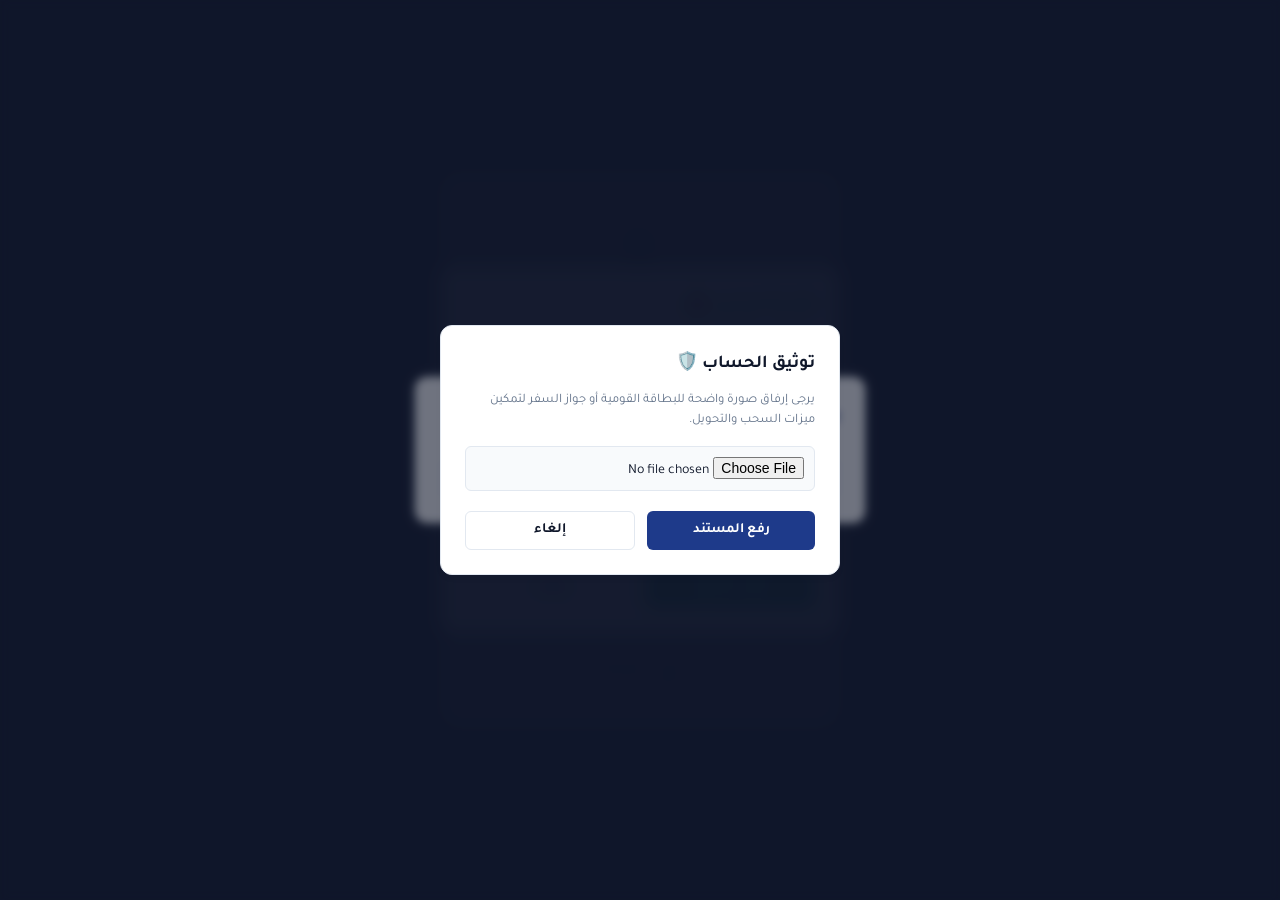
==== commit d3011758: "Update index.html" ====
--- a/index.html
+++ b/index.html
@@ -1,50 +1,49 @@
 <!DOCTYPE html>
 <html lang="ar" dir="rtl">
-
 <head>
     <meta charset="UTF-8">
     <meta name="viewport" content="width=device-width, initial-scale=1.0">
     <title>نَقْرَة | Nagra</title>
     <link href="https://fonts.googleapis.com/css2?family=Tajawal:wght@400;500;700;800;900&display=swap" rel="stylesheet">
-    <link rel="stylesheet" href="style.css?v=10.0">
+    <link rel="stylesheet" href="style.css?v=99.0">
     <script src="https://unpkg.com/lucide@latest"></script>
 </head>
-
 <body>
 
     <div id="login-screen" class="overlay">
-        <div class="login-box shadcn-card">
-            <div class="logo-container">
-                <div class="app-logo-large">
-                    <img src="images/logo.png" alt="Nagra Logo">
-                </div>
+        <div class="login-box shadcn-dialog">
+            <div class="app-logo-large">
+                <img src="images/logo.png" alt="Nagra Logo" onerror="this.src='https://cdn-icons-png.flaticon.com/512/6314/6314050.png'">
             </div>
             <div class="auth-tabs">
                 <button id="tab-login" class="active" onclick="switchAuth('login')">دخول للحساب</button>
                 <button id="tab-signup" onclick="switchAuth('signup')">حساب جديد</button>
             </div>
+            
             <div id="login-form">
                 <h3 class="auth-title">مرحباً بك مجدداً 👋</h3>
                 <div class="input-group">
-                    <input type="email" id="login-email" class="modern-input-login shadcn-input" placeholder="البريد الإلكتروني">
-                    <input type="password" id="login-pass" class="modern-input-login shadcn-input" placeholder="كلمة المرور">
+                    <input type="email" id="login-email" class="shadcn-input" placeholder="البريد الإلكتروني">
+                    <input type="password" id="login-pass" class="shadcn-input" placeholder="كلمة المرور">
                 </div>
                 <div class="forgot-pass-container">
                     <a href="#" onclick="forgotPassword()" class="forgot-pass-link">نسيت كلمة المرور؟</a>
                 </div>
-                <button id="btn-login-execute" class="btn-primary shadcn-btn">تسجيل الدخول</button>
-            </div>
+                <button id="btn-login-execute" class="shadcn-btn">تسجيل الدخول</button>
+            </div>
+            
             <div id="signup-form" style="display: none;">
                 <h3 class="auth-title">إنشاء حساب جديد 🚀</h3>
                 <div class="input-group">
-                    <input type="text" id="reg-name" class="modern-input-login shadcn-input" placeholder="الاسم بالكامل">
-                    <input type="email" id="reg-email" class="modern-input-login shadcn-input" placeholder="البريد الإلكتروني">
-                    <input type="password" id="reg-pass" class="modern-input-login shadcn-input" placeholder="كلمة مرور قوية">
-                </div>
-                <button id="btn-signup-execute" class="btn-primary shadcn-btn">إنشاء الحساب</button>
-            </div>
+                    <input type="text" id="reg-name" class="shadcn-input" placeholder="الاسم بالكامل">
+                    <input type="email" id="reg-email" class="shadcn-input" placeholder="البريد الإلكتروني">
+                    <input type="password" id="reg-pass" class="shadcn-input" placeholder="كلمة مرور قوية">
+                </div>
+                <button id="btn-signup-execute" class="shadcn-btn">إنشاء الحساب</button>
+            </div>
+            
             <div class="divider"><span>أو الدخول السريع عبر</span></div>
-            <button id="btn-google" class="btn-google shadcn-btn-outline" onclick="signInWithGoogle()">
+            <button id="btn-google" class="shadcn-btn-outline btn-google" onclick="signInWithGoogle()">
                 <img src="https://www.gstatic.com/firebasejs/ui/2.0.0/images/auth/google.svg" alt="Google">
                 Google
             </button>
@@ -54,18 +53,27 @@
     <div id="sidebar-overlay" onclick="toggleSidebar()"></div>
     <div id="sidebar-menu" class="shadcn-sidebar">
         <div class="sidebar-header">
-            <button class="close-sidebar-btn" onclick="toggleSidebar()"><i data-lucide="x"></i></button>
+            <button class="close-sidebar-btn" onclick="toggleSidebar()">
+                <i data-lucide="x"></i>
+            </button>
             <div class="user-avatar"><i data-lucide="user"></i></div>
-            <h3 id="sidebar-user-name">جاري التحميل...</h3>
-            <p id="sidebar-user-email">...</p>
+            <h3 id="sidebar-user-name" style="margin: 0 0 5px; font-size: 18px;">جاري التحميل...</h3>
+            <p id="sidebar-user-email" style="margin: 0 0 10px; font-size: 12px; opacity: 0.9;">...</p>
+            
+            <div style="background: rgba(0,0,0,0.2); padding: 8px 12px; border-radius: 8px; display: inline-block; margin-bottom: 5px;">
+                <p style="margin: 0; font-size: 13px; font-family: monospace; letter-spacing: 1px;" id="sidebar-acc-num">رقم الحساب: ----</p>
+            </div>
+            <div id="sidebar-verification" style="cursor: pointer;">
+                <span style="font-size: 11px; color: #fca5a5; font-weight: bold;">غير موثق 🔴</span>
+            </div>
         </div>
         
         <div class="sidebar-links">
-            <div class="sidebar-link" onclick="toggleSidebar(); window.showToast('إعدادات الحساب قريباً ⚙️');">
+            <div class="sidebar-link" onclick="toggleSidebar(); openSettingsModal();">
                 <span class="icon"><i data-lucide="settings"></i></span>
                 <span>الإعدادات الشخصية</span>
             </div>
-            <a href="https://wa.me/249100820822" target="_blank" class="sidebar-link support-link">
+            <a href="https://wa.me/249100820822" target="_blank" class="sidebar-link" style="color: #10b981;">
                 <span class="icon"><i data-lucide="message-circle"></i></span>
                 <span>تواصل مع الدعم</span>
             </a>
@@ -80,54 +88,64 @@
         </div>
 
         <div class="sidebar-footer">
-            <button onclick="forceLogout()" class="logout-sidebar-btn shadcn-btn-ghost">
+            <button onclick="forceLogout()" class="shadcn-btn-outline" style="color: #ef4444; border-color: #fca5a5; display: flex; justify-content: center; gap: 8px;">
                 <i data-lucide="log-out"></i> تسجيل الخروج
             </button>
         </div>
     </div>
 
-    <div id="main-app" style="display:none;">
-        
+    <div id="main-app" style="display:none; padding: 0;">
         <div class="top-hero-section">
             <div class="top-header">
                 <div class="brand-container">
-                    <button onclick="toggleSidebar()" class="menu-btn"><i data-lucide="menu"></i></button>
+                    <button onclick="toggleSidebar()" class="menu-btn">
+                        <i data-lucide="menu"></i>
+                    </button>
                     <div class="brand-title">نَقْرَة <span class="brand-subtitle">| Nagra</span></div>
                 </div>
-                <button class="notification-btn"><i data-lucide="bell"></i></button>
-            </div>
-
-            <span id="toggle-balance" class="eye-btn" style="display: flex; align-items: center; justify-content: center; color: rgba(255,255,255,0.8);">
-    <i data-lucide="eye"></i>
-</span>
-
+                <button class="notification-btn" onclick="window.showToast('لا توجد إشعارات جديدة 🔔')">
+                    <i data-lucide="bell" style="width: 18px; height: 18px;"></i>
+                </button>
+            </div>
+
+            <div class="balance-section">
+                <div class="balance-info">
+                    <p class="balance-label">الرصيد المتاح</p>
+                    <div id="user-balance" class="balance-box">
+                        <span id="balance-amount">0.00</span>
+                        <span class="currency">ج.س</span>
+                        <span id="toggle-balance" class="eye-btn" style="margin-right: 10px; display: flex; align-items: center; justify-content: center; background: rgba(255,255,255,0.1); width: 32px; height: 32px; border-radius: 50%;">
+                            <i data-lucide="eye-off"></i>
+                        </span>
+                    </div>
+                </div>
+                <button id="btn-history" class="shadcn-btn-secondary" style="border: 1px solid rgba(255,255,255,0.3);">سجل الطلبات</button>
+            </div>
         </div>
 
         <div class="main-actions-card shadcn-card">
             <div class="actions-row">
-                <div class="action-btn" onclick="window.showToast('ميزة التحويل قريباً 🚀')">
-                    <div class="icon-circle text-blue"><i data-lucide="refresh-cw"></i></div>
+                <div class="action-btn" onclick="checkVerification('التحويل')">
+                    <div class="icon-circle"><i data-lucide="refresh-cw" class="text-blue"></i></div>
                     <p>تحويل</p>
                 </div>
                 <div class="action-btn" onclick="openRechargeModal()">
-                    <div class="icon-circle text-green"><i data-lucide="download"></i></div>
+                    <div class="icon-circle"><i data-lucide="download" class="text-green"></i></div>
                     <p>تغذية</p>
                 </div>
-                <div class="action-btn" onclick="window.showToast('ميزة السحب قريباً 🚀')">
-                    <div class="icon-circle text-red"><i data-lucide="upload"></i></div>
+                <div class="action-btn" onclick="checkVerification('السحب')">
+                    <div class="icon-circle"><i data-lucide="upload" class="text-red"></i></div>
                     <p>سحب</p>
                 </div>
             </div>
-
             <hr class="actions-divider">
-
             <div class="actions-row row-2">
                 <div class="action-btn" onclick="openOrderModal('شحن رصيد')">
-                    <div class="icon-circle text-orange"><i data-lucide="smartphone"></i></div>
+                    <div class="icon-circle"><i data-lucide="smartphone" class="text-orange"></i></div>
                     <p>شحن رصيد</p>
                 </div>
                 <div class="action-btn" onclick="window.showToast('ميزة دفع الفواتير قريباً 🚀')">
-                    <div class="icon-circle text-purple"><i data-lucide="receipt-text"></i></div>
+                    <div class="icon-circle"><i data-lucide="receipt" class="text-purple"></i></div>
                     <p>دفع فواتير</p>
                 </div>
             </div>
@@ -135,30 +153,29 @@
 
         <div class="categories-section">
             <h3 class="section-title">الفئات</h3>
-            
             <div class="categories-grid-3">
-                <div class="cat-item service-item shadcn-card-interactive" data-service="ألعاب">
-                    <div class="cat-icon"><i data-lucide="gamepad-2"></i></div>
+                <div class="shadcn-card-interactive service-item" data-service="ستارلينك">
+                    <div class="cat-icon" style="background: #0f172a; color: white;"><i data-lucide="satellite-dish"></i></div>
+                    <p>ستارلينك</p>
+                </div>
+                <div class="shadcn-card-interactive service-item" data-service="اشتراكات">
+                    <div class="cat-icon" style="color: #ef4444;"><i data-lucide="tv"></i></div>
+                    <p>اشتراكات</p>
+                </div>
+                <div class="shadcn-card-interactive service-item" data-service="ألعاب">
+                    <div class="cat-icon" style="color: #3b82f6;"><i data-lucide="gamepad-2"></i></div>
                     <p>ألعاب</p>
                 </div>
-                <div class="cat-item service-item shadcn-card-interactive" data-service="اشتراكات">
-                    <div class="cat-icon"><i data-lucide="tv"></i></div>
-                    <p>اشتراكات</p>
-                </div>
-                <div class="cat-item service-item shadcn-card-interactive" data-service="ستارلينك">
-                    <div class="cat-icon"><i data-lucide="satellite-dish"></i></div>
-                    <p>ستارلينك</p>
-                </div>
-                <div class="cat-item service-item shadcn-card-interactive" data-service="بطاقات دفع">
-                    <div class="cat-icon"><i data-lucide="credit-card"></i></div>
+                <div class="shadcn-card-interactive service-item" data-service="بطاقات دفع">
+                    <div class="cat-icon" style="color: #1e3a8a;"><i data-lucide="credit-card"></i></div>
                     <p>بطاقات دفع</p>
                 </div>
-                <div class="cat-item service-item shadcn-card-interactive" data-service="عملات مشفرة">
-                    <div class="cat-icon"><i data-lucide="bitcoin"></i></div>
+                <div class="shadcn-card-interactive service-item" data-service="عملات مشفرة">
+                    <div class="cat-icon" style="color: #f59e0b;"><i data-lucide="bitcoin"></i></div>
                     <p>عملات</p>
                 </div>
-                <div class="cat-item shadcn-card-interactive" onclick="openMyCards()">
-                    <div class="cat-icon"><i data-lucide="wallet"></i></div>
+                <div class="shadcn-card-interactive" onclick="openMyCards()">
+                    <div class="cat-icon" style="background:#e0f2fe; color: #0284c7;"><i data-lucide="wallet"></i></div>
                     <p>بطاقاتي</p>
                 </div>
             </div>
@@ -166,7 +183,7 @@
         
         <div class="bottom-spacer"></div>
 
-        <nav class="bottom-nav shadcn-nav">
+        <nav class="shadcn-nav">
             <div class="nav-item active" id="nav-home" onclick="switchNavTab(this, 'home')">
                 <span class="nav-icon"><i data-lucide="home"></i></span>
                 <span class="nav-text">الرئيسية</span>
@@ -184,66 +201,98 @@
                 <span class="nav-text">حسابي</span>
             </div>
         </nav>
-
-    </div>
-
-    <div id="recharge-modal" class="modal-overlay" style="display:none;">
-        <div class="modal-box shadcn-dialog">
-            <h3 class="modal-title-green">تغذية الرصيد 💰</h3>
+    </div>
+
+    <div id="recharge-modal" class="modal-overlay">
+        <div class="modal-box shadcn-dialog">
+            <h3 class="modal-title-green" style="color: #10b981;">تغذية الرصيد 📥</h3>
             <p class="modal-subtitle">حول المبلغ لحساب (بنكك)، ثم أدخل رقم العملية.</p>
             <div class="bank-details-box">
-                <b class="account-number">2559830</b><br>
-                <span class="account-name">اسم الحساب: مـرتـضـى صـالـح</span>
-            </div>
-            <input type="number" id="recharge-amount" class="modern-input shadcn-input" placeholder="المبلغ (ج.س)">
-            <input type="number" id="recharge-receipt" class="modern-input shadcn-input" placeholder="رقم الإشعار">
-            <div class="modal-buttons">
-                <button class="confirm-btn shadcn-btn" onclick="submitRecharge()">تأكيد التحويل</button>
-                <button class="cancel-btn shadcn-btn-outline" onclick="closeRechargeModal()">إلغاء</button>
-            </div>
-        </div>
-    </div>
-
-    <div id="order-modal" class="modal-overlay" style="display:none;">
+                <b style="font-size: 24px; color: #0f172a; letter-spacing: 2px;">2559830</b><br>
+                <span style="font-size: 13px; color: #10b981; font-weight: bold;">اسم الحساب: مـرتـضـى صـالـح</span>
+            </div>
+            <input type="number" id="recharge-amount" class="shadcn-input" style="margin-bottom:12px;" placeholder="المبلغ (ج.س)">
+            <input type="number" id="recharge-receipt" class="shadcn-input" style="margin-bottom:16px;" placeholder="رقم الإشعار">
+            <div style="display: flex; gap: 10px;">
+                <button class="shadcn-btn" style="background: #10b981 !important; flex:1;" onclick="submitRecharge()">تأكيد التحويل</button>
+                <button class="shadcn-btn-outline" style="flex:1;" onclick="closeRechargeModal()">إلغاء</button>
+            </div>
+        </div>
+    </div>
+
+    <div id="order-modal" class="modal-overlay">
         <div class="modal-box shadcn-dialog">
             <h3 id="modal-title" class="dialog-title">طلب خدمة</h3>
             <div id="step-1-options" style="display: none;">
                 <div class="network-grid" id="dynamic-options-grid"></div>
-                <button class="cancel-btn shadcn-btn-outline full-width mt-10" onclick="closeModal()">إلغاء</button>
+                <button class="shadcn-btn-outline" style="margin-top:16px;" onclick="closeModal()">إلغاء</button>
             </div>
             <div id="step-2-details" style="display: none;">
-                <div id="card-info-box" class="card-info-alert" style="display: none;"></div>
-                <input type="text" id="order-target" class="modern-input shadcn-input" placeholder="البيانات المطلوبة">
-                <input type="number" id="order-amount" class="modern-input shadcn-input" placeholder="المبلغ (المعادل بـ ج.س)">
-                <div class="modal-buttons">
-                    <button id="submitBtn" class="confirm-btn shadcn-btn" onclick="submitOrder()">تأكيد الطلب</button>
-                    <button class="cancel-btn shadcn-btn-outline" onclick="closeModal()">إلغاء</button>
-                </div>
-            </div>
-        </div>
-    </div>
-
-    <div id="history-modal" class="modal-overlay" style="display:none;">
+                <input type="text" id="order-target" class="shadcn-input" style="margin-bottom:12px;" placeholder="البيانات المطلوبة">
+                <input type="number" id="order-amount" class="shadcn-input" style="margin-bottom:16px;" placeholder="المبلغ (المعادل بـ ج.س)">
+                <div style="display: flex; gap: 10px;">
+                    <button id="submitBtn" class="shadcn-btn" style="flex:1;" onclick="submitOrder()">تأكيد الطلب</button>
+                    <button class="shadcn-btn-outline" style="flex:1;" onclick="closeModal()">إلغاء</button>
+                </div>
+            </div>
+        </div>
+    </div>
+
+    <div id="history-modal" class="modal-overlay">
         <div class="modal-box shadcn-dialog dialog-md">
-            <h3 class="dialog-title">سجل طلباتي</h3>
-            <div id="user-orders-list" class="orders-history-container"></div>
-            <button class="cancel-btn shadcn-btn-outline full-width mt-15" onclick="closeHistoryModal()">إإغلاق</button>
-        </div>
-    </div>
-
-    <div id="cards-modal" class="modal-overlay" style="display:none;">
-        <div class="modal-box shadcn-dialog dialog-lg">
-            <h3 class="dialog-title with-border">💳 بطاقاتي الرقمية</h3>
-            <div id="my-cards-list" class="cards-list-container"><p class="loading-text">جاري جلب البطاقات... ⏳</p></div>
-            <button onclick="closeCardsModal()" class="shadcn-btn-destructive full-width mt-15">إغلاق</button>
+            <h3 class="dialog-title" style="color: #1e3a8a;">سجل طلباتي 📜</h3>
+            <div id="user-orders-list" style="max-height: 400px; overflow-y: auto; margin-bottom: 16px;"></div>
+            <button class="shadcn-btn-outline" onclick="closeHistoryModal()">إغلاق</button>
+        </div>
+    </div>
+
+    <div id="cards-modal" class="modal-overlay">
+        <div class="modal-box shadcn-dialog dialog-md">
+            <h3 class="dialog-title" style="color: #1e3a8a;">بطاقاتي الرقمية 💳</h3>
+            <div id="my-cards-list" style="max-height: 400px; overflow-y: auto; margin-bottom: 16px;"></div>
+            <button class="shadcn-btn-outline" onclick="closeCardsModal()">إغلاق</button>
+        </div>
+    </div>
+
+    <div id="settings-modal" class="modal-overlay" style="display:none;">
+        <div class="modal-box shadcn-dialog">
+            <h3 class="dialog-title">الإعدادات الشخصية ⚙️</h3>
+            
+            <div style="background: #f8fafc; border-radius: 8px; padding: 16px; margin-bottom: 20px; text-align: right; border: 1px solid #e2e8f0;">
+                <p style="margin: 0 0 12px; color: #64748b; font-size: 13px;">الاسم: <b id="set-name" style="color: #0f172a; font-size: 14px;">...</b></p>
+                <p style="margin: 0 0 12px; color: #64748b; font-size: 13px;">الإيميل: <b id="set-email" style="color: #0f172a; font-size: 14px;">...</b></p>
+                <p style="margin: 0 0 12px; color: #64748b; font-size: 13px;">رقم الحساب: <b id="set-acc" style="color: #0f172a; font-size: 14px; font-family: monospace; letter-spacing: 1px;">...</b></p>
+                <p style="margin: 0; color: #64748b; font-size: 13px;">حالة الحساب: <span id="set-status">...</span></p>
+            </div>
+
+            <button id="btn-open-verify-from-settings" class="shadcn-btn" style="background: #3b82f6 !important; margin-bottom: 12px; display: none;" onclick="closeSettingsModal(); openVerificationModal();">
+                <i data-lucide="shield-check" style="width: 18px; height: 18px; margin-left: 8px;"></i> رفع الهوية لتوثيق الحساب
+            </button>
+
+            <button class="shadcn-btn-outline" onclick="closeSettingsModal()">إغلاق</button>
+        </div>
+    </div>
+
+    <div id="verification-modal" class="modal-overlay">
+        <div class="modal-box shadcn-dialog">
+            <h3 class="dialog-title">توثيق الحساب 🛡️</h3>
+            <p class="modal-subtitle">يرجى إرفاق صورة واضحة للبطاقة القومية أو جواز السفر لتمكين ميزات السحب والتحويل.</p>
+            <input type="file" id="id-upload-input" accept="image/*" class="shadcn-input" style="margin-bottom: 20px; background: #f8fafc; padding: 10px;">
+            <div style="display: flex; gap: 12px;">
+                <button id="btn-submit-verification" class="shadcn-btn" style="flex:1;" onclick="submitVerification()">رفع المستند</button>
+                <button class="shadcn-btn-outline" style="flex:1;" onclick="closeVerificationModal()">إلغاء</button>
+            </div>
         </div>
     </div>
 
     <div id="toast-message" class="toast shadcn-toast"></div>
 
+    <script type="module" src="script.js?v=99.0"></script>
     <script>
-        lucide.createIcons();
+        document.addEventListener("DOMContentLoaded", () => {
+            if (typeof lucide !== 'undefined') lucide.createIcons();
+        });
     </script>
-    <script type="module" src="script.js?v=10.0"></script>
 </body>
 </html>
+ 
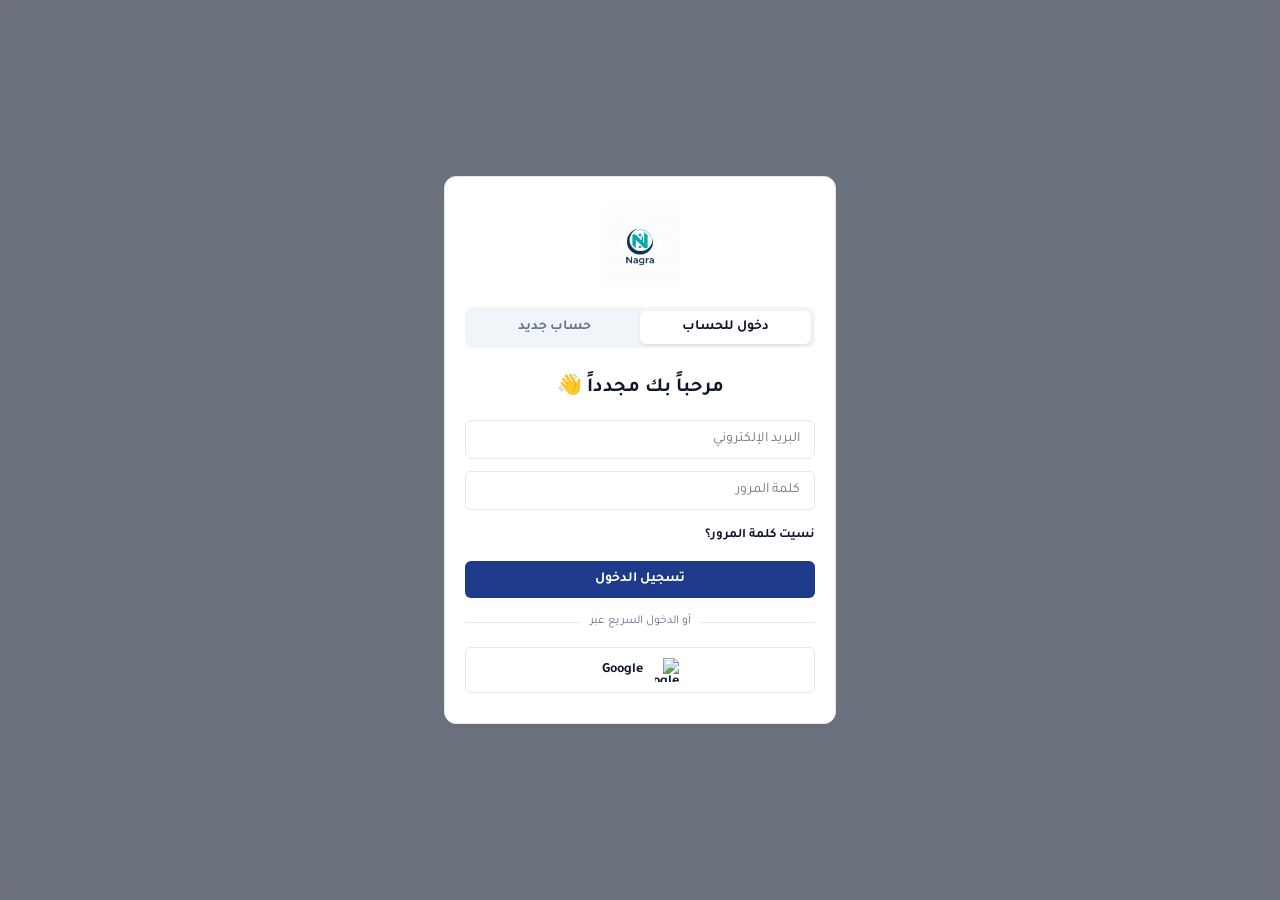
==== commit 78f6ed00: "Update index.html" ====
--- a/index.html
+++ b/index.html
@@ -5,7 +5,7 @@
     <meta name="viewport" content="width=device-width, initial-scale=1.0">
     <title>نَقْرَة | Nagra</title>
     <link href="https://fonts.googleapis.com/css2?family=Tajawal:wght@400;500;700;800;900&display=swap" rel="stylesheet">
-    <link rel="stylesheet" href="style.css?v=99.0">
+    <link rel="stylesheet" href="style.css?v=100.0">
     <script src="https://unpkg.com/lucide@latest"></script>
 </head>
 <body>
@@ -50,7 +50,7 @@
         </div>
     </div>
 
-    <div id="sidebar-overlay" onclick="toggleSidebar()"></div>
+    <div id="sidebar-overlay" style="display: none;" onclick="toggleSidebar()"></div>
     <div id="sidebar-menu" class="shadcn-sidebar">
         <div class="sidebar-header">
             <button class="close-sidebar-btn" onclick="toggleSidebar()">
@@ -95,6 +95,7 @@
     </div>
 
     <div id="main-app" style="display:none; padding: 0;">
+        
         <div class="top-hero-section">
             <div class="top-header">
                 <div class="brand-container">
@@ -138,7 +139,9 @@
                     <p>سحب</p>
                 </div>
             </div>
+
             <hr class="actions-divider">
+
             <div class="actions-row row-2">
                 <div class="action-btn" onclick="openOrderModal('شحن رصيد')">
                     <div class="icon-circle"><i data-lucide="smartphone" class="text-orange"></i></div>
@@ -203,7 +206,7 @@
         </nav>
     </div>
 
-    <div id="recharge-modal" class="modal-overlay">
+    <div id="recharge-modal" class="modal-overlay" style="display: none;">
         <div class="modal-box shadcn-dialog">
             <h3 class="modal-title-green" style="color: #10b981;">تغذية الرصيد 📥</h3>
             <p class="modal-subtitle">حول المبلغ لحساب (بنكك)، ثم أدخل رقم العملية.</p>
@@ -220,7 +223,7 @@
         </div>
     </div>
 
-    <div id="order-modal" class="modal-overlay">
+    <div id="order-modal" class="modal-overlay" style="display: none;">
         <div class="modal-box shadcn-dialog">
             <h3 id="modal-title" class="dialog-title">طلب خدمة</h3>
             <div id="step-1-options" style="display: none;">
@@ -238,7 +241,7 @@
         </div>
     </div>
 
-    <div id="history-modal" class="modal-overlay">
+    <div id="history-modal" class="modal-overlay" style="display: none;">
         <div class="modal-box shadcn-dialog dialog-md">
             <h3 class="dialog-title" style="color: #1e3a8a;">سجل طلباتي 📜</h3>
             <div id="user-orders-list" style="max-height: 400px; overflow-y: auto; margin-bottom: 16px;"></div>
@@ -246,7 +249,7 @@
         </div>
     </div>
 
-    <div id="cards-modal" class="modal-overlay">
+    <div id="cards-modal" class="modal-overlay" style="display: none;">
         <div class="modal-box shadcn-dialog dialog-md">
             <h3 class="dialog-title" style="color: #1e3a8a;">بطاقاتي الرقمية 💳</h3>
             <div id="my-cards-list" style="max-height: 400px; overflow-y: auto; margin-bottom: 16px;"></div>
@@ -254,7 +257,7 @@
         </div>
     </div>
 
-    <div id="settings-modal" class="modal-overlay" style="display:none;">
+    <div id="settings-modal" class="modal-overlay" style="display: none;">
         <div class="modal-box shadcn-dialog">
             <h3 class="dialog-title">الإعدادات الشخصية ⚙️</h3>
             
@@ -273,7 +276,7 @@
         </div>
     </div>
 
-    <div id="verification-modal" class="modal-overlay">
+    <div id="verification-modal" class="modal-overlay" style="display: none;">
         <div class="modal-box shadcn-dialog">
             <h3 class="dialog-title">توثيق الحساب 🛡️</h3>
             <p class="modal-subtitle">يرجى إرفاق صورة واضحة للبطاقة القومية أو جواز السفر لتمكين ميزات السحب والتحويل.</p>
@@ -287,7 +290,7 @@
 
     <div id="toast-message" class="toast shadcn-toast"></div>
 
-    <script type="module" src="script.js?v=99.0"></script>
+    <script type="module" src="script.js?v=100.0"></script>
     <script>
         document.addEventListener("DOMContentLoaded", () => {
             if (typeof lucide !== 'undefined') lucide.createIcons();
